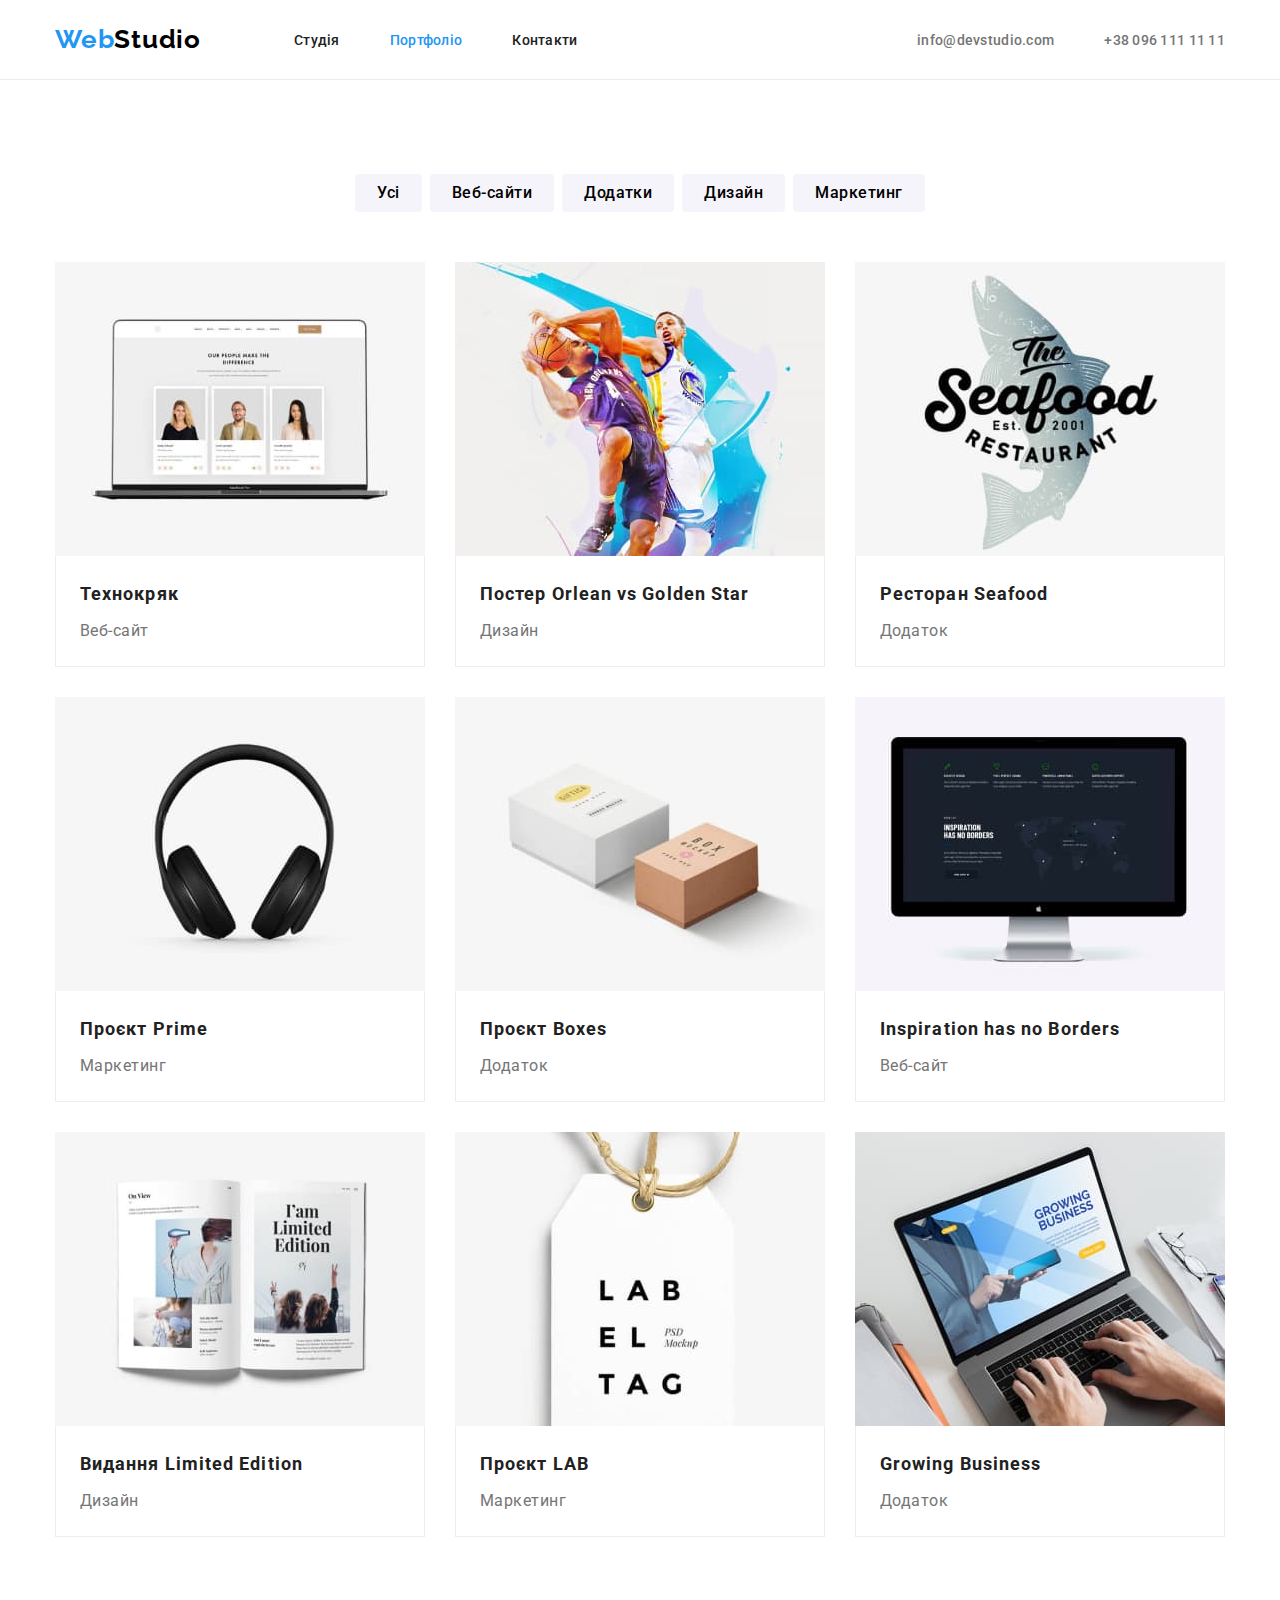
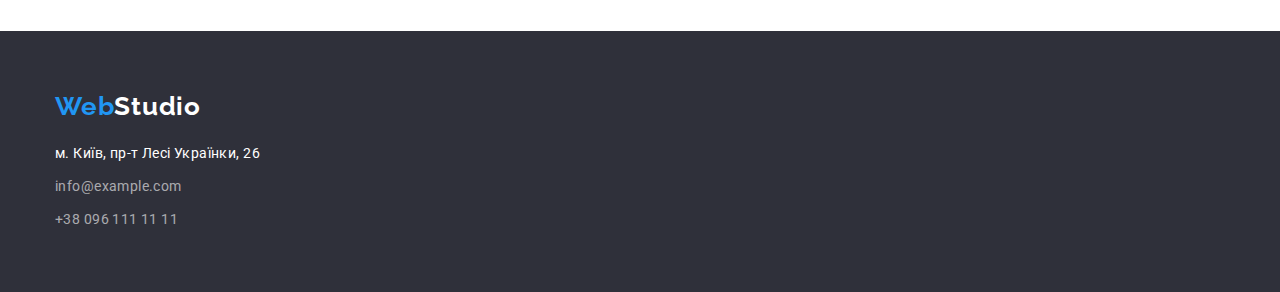
==== portfolio.html @ 0bb7ec4d "Adds HW-3" ====
<!DOCTYPE html>
<html lang="uk">
<head>
    <meta charset="UTF-8">
    <meta http-equiv="X-UA-Compatible" content="IE=edge">
    <meta name="viewport" content="width=device-width, initial-scale=1.0">
    <title>Портфоліо</title>
    <link rel="preconnect" href="https://fonts.googleapis.com">
    <link rel="preconnect" href="https://fonts.gstatic.com" crossorigin>
    <link
        href="https://fonts.googleapis.com/css2?family=Oleo+Script&family=Raleway:wght@700&family=Roboto:wght@400;500;700;900&display=swap"
        rel="stylesheet">
    <link rel="stylesheet" href="https://cdnjs.cloudflare.com/ajax/libs/modern-normalize/1.1.0/modern-normalize.min.css"
        integrity="sha512-wpPYUAdjBVSE4KJnH1VR1HeZfpl1ub8YT/NKx4PuQ5NmX2tKuGu6U/JRp5y+Y8XG2tV+wKQpNHVUX03MfMFn9Q=="
        crossorigin="anonymous" referrerpolicy="no-referrer">
    <link rel="stylesheet" href="./css/styles.css">
</head>
<body>
    
    <!-- Шапка сайту -->
    <header class="header">
        <div class="container">
            <nav class="nav">
                <a href="#" class="logo-header link"><span>Web</span>Studio</a>
                <ul class="list">
                    <li class="list-item">
                        <a href="./index.html" class="nav-item link">Студія</a>
                    </li>
                    <li class="list-item">
                        <a href="/" class="nav-item active link">Портфоліо</a>
                    </li>
                    <li class="list-item">
                        <a href="#" class="nav-item link">Контакти</a>
                    </li>
                </ul>
            </nav>
            <ul class="list">
                <li class="list-item">
                    <a href="mailto:info@devstudio.com" class="address-header link">info@devstudio.com</a>
                </li>
                <li class="list-item">
                    <a href="tel:+380961111111" class="address-header link">+38 096 111 11 11</a>
                </li>
            </ul>
        </div>
    </header>
        
    <!-- Головний контент сторінки -->
    <main>        
        <section class="portfolio section">
            <div class="container">
                <h1 class="visually-hidden">Проєкти</h1>
                <ul class="list buttons">
                    <li class="list-item">
                        <button type="button" class="portfolio-button">Усі</button>
                    </li>
                    <li class="list-item">
                        <button type="button" class="portfolio-button">Веб-сайти</button>
                    </li>
                    <li class="list-item">
                        <button type="button" class="portfolio-button">Додатки</button>
                    </li>
                    <li class="list-item">
                        <button type="button" class="portfolio-button">Дизайн</button>
                    </li>
                    <li class="list-item">
                        <button type="button" class="portfolio-button">Маркетинг</button>
                    </li>
                </ul>
                <ul class="projects list">
                    <li class="project">
                        <a href="#">
                            <img src="./images/portfolio1.jpg" alt="Головна сторінка веб-сайту компанії Технокряк" width="370">
                        </a>
                        <div class="project-description">
                            <h2 class="project-title">Технокряк</h2>
                            <p class="project-text">Веб-сайт</p>
                        </div>                        
                    </li>
                    <li class="project">
                        <a href="#">
                            <img src="./images/portfolio2.jpg" alt="Дизайн постеру з волейболу" width="370">
                        </a>
                        <div class="project-description">
                            <h2 class="project-title">Постер <span lang="en">Orlean vs Golden Star</span></h2>
                            <p class="project-text">Дизайн</p>
                        </div>                        
                    </li>
                    <li class="project">
                        <a href="#">
                            <img src="./images/portfolio3.jpg" alt="Додаток ресторану морепродуктів" width="370">
                        </a>
                        <div class="project-description">
                            <h2 class="project-title">Ресторан <span lang="en">Seafood</span></h2>
                            <p class="project-text">Додаток</p>
                        </div>                        
                    </li>
                    <li class="project">
                        <a href="#">
                            <img src="./images/portfolio4.jpg" alt="Навушники" width="370">
                        </a>
                        <div class="project-description">
                            <h2 class="project-title">Проєкт <span lang="en">Prime</span></h2>
                            <p class="project-text">Маркетинг</p>
                        </div>                        
                    </li>
                    <li class="project">
                        <a href="#">
                            <img src="./images/portfolio5.jpg" alt="Коробки" width="370">
                        </a>
                        <div class="project-description">
                            <h2 class="project-title">Проєкт <span lang="en">Boxes</span></h2>
                            <p class="project-text">Додаток</p>
                        </div>                        
                    </li>
                    <li class="project">
                        <a href="#">
                            <img src="./images/portfolio6.jpg" alt="Головна сторінка веб-сайту швейцарської компанії"
                                width="370">
                        </a>
                        <div class="project-description">
                            <h2 class="project-title" lang="en">Inspiration has no Borders</h2>
                            <p class="project-text">Веб-сайт</p>
                        </div>                        
                    </li>
                    <li class="project">
                        <a href="#">
                            <img src="./images/portfolio7.jpg" alt="Дизайн розвороту сторінок лімітованого видання" width="370">
                        </a>
                        <div class="project-description">
                            <h2 class="project-title">Видання <span lang="en">Limited Edition</span></h2>
                            <p class="project-text">Дизайн</p>
                        </div>                        
                    </li>
                    <li class="project">
                        <a href="#">
                            <img src="./images/portfolio8.jpg" alt="Рекламний постер компанії LAB" width="370">
                        </a>
                        <div class="project-description">
                            <h2 class="project-title">Проєкт <span lang="en">LAB</span></h2>
                            <p class="project-text">Маркетинг</p>
                        </div>                        
                    </li>
                    <li class="project">
                        <a href="#">
                            <img src="./images/portfolio9.jpg" alt="Головна сторінка додатку для бізнесу" width="370">
                        </a>
                        <div class="project-description">
                            <h2 class="project-title" lang="en">Growing Business</h2>
                            <p class="project-text">Додаток</p>
                        </div>                        
                    </li>
                </ul>
            </div>
        </section>
    </main>
        
    <!-- Підвал сторінки -->
    <footer class="footer">
        <div class="container">
            <a href="#" class="logo-footer link"><span>Web</span>Studio</a>
            <address class="address">
                <ul class="list">
                    <li class="list-footer">
                        <a href="https://goo.gl/maps/SeXWdGzoHRJxyxAJA" class="map-footer link" target="_blank"
                            rel="noopener noreferrer">м. Київ, пр-т Лесі Українки, 26</a>
                    </li>
                    <li class="list-footer">
                        <a href="mailto:info@example.com" class="address-footer link">info@example.com</a>
                    </li>
                    <li class="list-footer">
                        <a href="tel:+380961111111" class="address-footer link">+38 096 111 11 11</a>
                    </li>
                </ul>
            </address>
        </div>
    </footer>
             
</body>
</html>
---- css/styles.css ----
html {
   box-sizing: border-box;
}
*,
*::before,
*::after {
   box-sizing: inherit;
}
:root {
   --title-dark-color: #212121;
   --text-dark-color: #757575;
   --background-dark-color: #2F303A;
   --black-color: #000000;
   --accent-color: #2196F3;
   --white-color: #FFFFFF;
   --text-light-color: rgba(255, 255, 255, 0.6);
   --background-light-color: #F5F5F5;
   --background-gray-color: #F5F4FA;
   --button-active-color: #188CE8;
   --border-portfolio-color: #EEEEEE;
   --border-header-color: #ECECEC;
}
body {
   margin: 0;
   font-family: 'Roboto', sans-serif;
   color: var(--title-dark-color);
}
.hero-button,
.portfolio-button {
   cursor: pointer;
   font-family: inherit;
}
.link {
   text-decoration: none;
}
.list {
   list-style: none;
   padding: 0;
   margin: 0;
}
img {
   display: block;
   max-width: 100%;
}
h1,
h2,
h3,
h4,
h5,
h6,
p {
   margin: 0;
}
.visually-hidden {
    position: absolute;
    white-space: nowrap;
    width: 1px;
    height: 1px;
    overflow: hidden;
    border: 0;
    padding: 0;
    clip: rect(0 0 0 0);
    clip-path: inset(50%);
    margin: -1px;
 }
 .logo-header,
 .logo-footer {
    font-family: 'Raleway', sans-serif;
    font-weight: 700;
    font-size: 26px;
    line-height: 1.19;
    letter-spacing: 0.03em;
 }
 .container {
    width: 1200px;
    margin: 0 auto;
    padding-left: 15px;
    padding-right: 15px;
 }
 .section {
    padding-top: 94px;
    padding-bottom: 94px;
 }
 .section.no-padding {   
    padding-bottom: 0;
 }

/* Шапка сайту */
.header {
   border-bottom: 1px solid var(--border-header-color);

   background-color: var(--white-color); 
}
.header .container {
   display: flex;
   justify-content: space-between;
   padding-top: 24px;
   padding-bottom: 24px;  
}
.nav,
.header .list {
   display: flex;
   align-items: center;
   /* text-align: center; */
}
.logo-header {
   margin-right: 93px;
   
   color: var(--black-color);   
}
.header .list-item:not(:first-child) {
   margin-left: 50px;
}
.nav-item,
.address-header {   
   font-weight: 500;
   font-size: 14px;
   line-height: 1.14;
   letter-spacing: 0.02em;   
}
.nav-item {
   color: var(--title-dark-color);
}
.address-header {
   color: var(--text-dark-color);
}
.active,
.nav-item:hover,
.nav-item:focus,
.address-header:hover,
.address-header:focus,
.logo-header > span {
   color: var(--accent-color);
}

/* Герой */
.hero {
   text-align: center;
   padding-top: 200px;
   padding-bottom: 200px;
   
   background-color: var(--background-dark-color);
}
.hero-title {
   max-width: 696px;
   margin: 0 auto 30px;

   color: var(--white-color); 

   font-weight: 900;
   font-size: 44px;
   line-height: 1.36;   
   letter-spacing: 0.06em;
   text-transform: uppercase;     
}
.hero-button {
   border-radius: 4px;
   padding: 10px 32px;

   color: var(--white-color);
   background-color: var(--accent-color); 

   font-weight: 700;
   font-size: 16px;
   line-height: 1.88;    
   letter-spacing: 0.06em;   
}
.hero-button:hover,
.hero-button:focus {
   background-color: var(--button-active-color);
}

/* Особливості */
.characteristics .list {
   display: flex;
}
.characteristics .list-item:not(:last-child) {
   margin-right: 30px;
}
.characteristic-title {
   margin-bottom: 10px;

   font-weight: 700;
   font-size: 14px;
   line-height: 1.14;
   letter-spacing: 0.03em;
   text-transform: uppercase;   
}
.characteristic-text {
   color: var(--text-dark-color);

   font-size: 14px;
   line-height: 1.71;   
   letter-spacing: 0.03em;  
}

/* Чим ми займаємося */
.works-title {
   margin-bottom: 50px;
   text-align: center; 

   font-weight: 700;
   font-size: 36px;
   line-height: 1.17;   
   letter-spacing: 0.03em;   
}
.works .list {
   display: flex;
}
.works .list-item:not(:last-child) {
   margin-right: 30px;
}

/* Наша команда */
.team {
   background-color: var(--background-gray-color);
}
.team .container {
   padding-top: 94px;
   padding-bottom: 94px; 
   text-align: center;
}
.team .list {
   display: flex;
}
.team-title { 
   margin-bottom: 50px;
  
   font-weight: 700;
   font-size: 36px;
   line-height: 1.17;   
   letter-spacing: 0.03em;   
}
.card {
   background-color: var(--white-color);

   font-size: 16px;
   line-height: 1.19;  
   letter-spacing: 0.03em;
   
   border-radius: 0px 0px 4px 4px;
   box-shadow: 0px 1px 3px rgba(0, 0, 0, 0.12), 0px 1px 1px rgba(0, 0, 0, 0.14), 0px 2px 1px rgba(0, 0, 0, 0.2);
}
.card:not(:last-child) {
   margin-right: 30px;
}
.card-description {
   padding-top: 30px;
   padding-bottom: 30px;
}
.card-title {
   font-weight: 500;
}
.card-text {
   margin-top: 10px;

   color: var(--text-dark-color);    
}

/* Підвал сторінки */
.footer {
   padding-top: 60px;
   padding-bottom: 60px;

   background-color: var(--background-dark-color);   
}
.logo-footer {
   color: var(--white-color); 
} 
.map-footer,
.address-footer {   
   font-style: normal;  
   font-size: 14px;
   line-height: 1.71;   
   letter-spacing: 0.03em;
}
.map-footer {
   color: var(--white-color);
}
.address-footer {   
   color: var(--text-light-color);   
}
.map-footer:hover,
.map-footer:focus,
.address-footer:hover,
.address-footer:focus,
.logo-footer > span {
   color: var(--accent-color);
}
.address {
   margin-top: 20px;
}
.list-footer:not(:last-child) {
   margin-bottom: 9px;
}

/* Портфоліо */
.buttons {
   display: flex;
   justify-content: center;
   margin-bottom: 50px;
}
.buttons .list-item:not(:last-child) {
   margin-right: 8px;
}
.portfolio-button {
   padding: 6px 22px;
   text-align: center;
   border: none;
   border-radius: 4px;

   background-color: var(--background-gray-color);

   font-weight: 500;
   font-size: 16px;
   line-height: 1.62;   
   letter-spacing: 0.03em;  
}
.portfolio-button:hover,
.portfolio-button:focus {
   box-shadow: 0px 3px 1px rgba(0, 0, 0, 0.1), 0px 1px 2px rgba(0, 0, 0, 0.08), 0px 2px 2px rgba(0, 0, 0, 0.12);
   
   background-color: var(--accent-color);
   color: var(--white-color);   
}
.projects {
   display: flex;
   flex-wrap: wrap;
   gap: 30px; 

   /* display: grid;
   grid-template-columns: repeat(3, 1fr);
   grid-template-rows: repeat(3, 1fr);
   grid-column-gap: 30px;
   grid-row-gap: 30px; */
}
.project {
   flex-basis: calc((100% - 60px) / 3);   

   background-color: var(--white-color);    
}
.project img {
   width: 100%;
}
.project-description {
   padding: 20px 24px;
   border-right: 1px solid var(--border-portfolio-color);
   border-left: 1px solid var(--border-portfolio-color);
   border-bottom: 1px solid var(--border-portfolio-color);
}
.project-title {  
   font-weight: 700;
   font-size: 18px;
   line-height: 2.0;  
   letter-spacing: 0.06em;
}
.project-text {
   margin-top: 4px;

   color: var(--text-dark-color);   
   font-size: 16px;
   line-height: 1.88;  
   letter-spacing: 0.03em;     
}
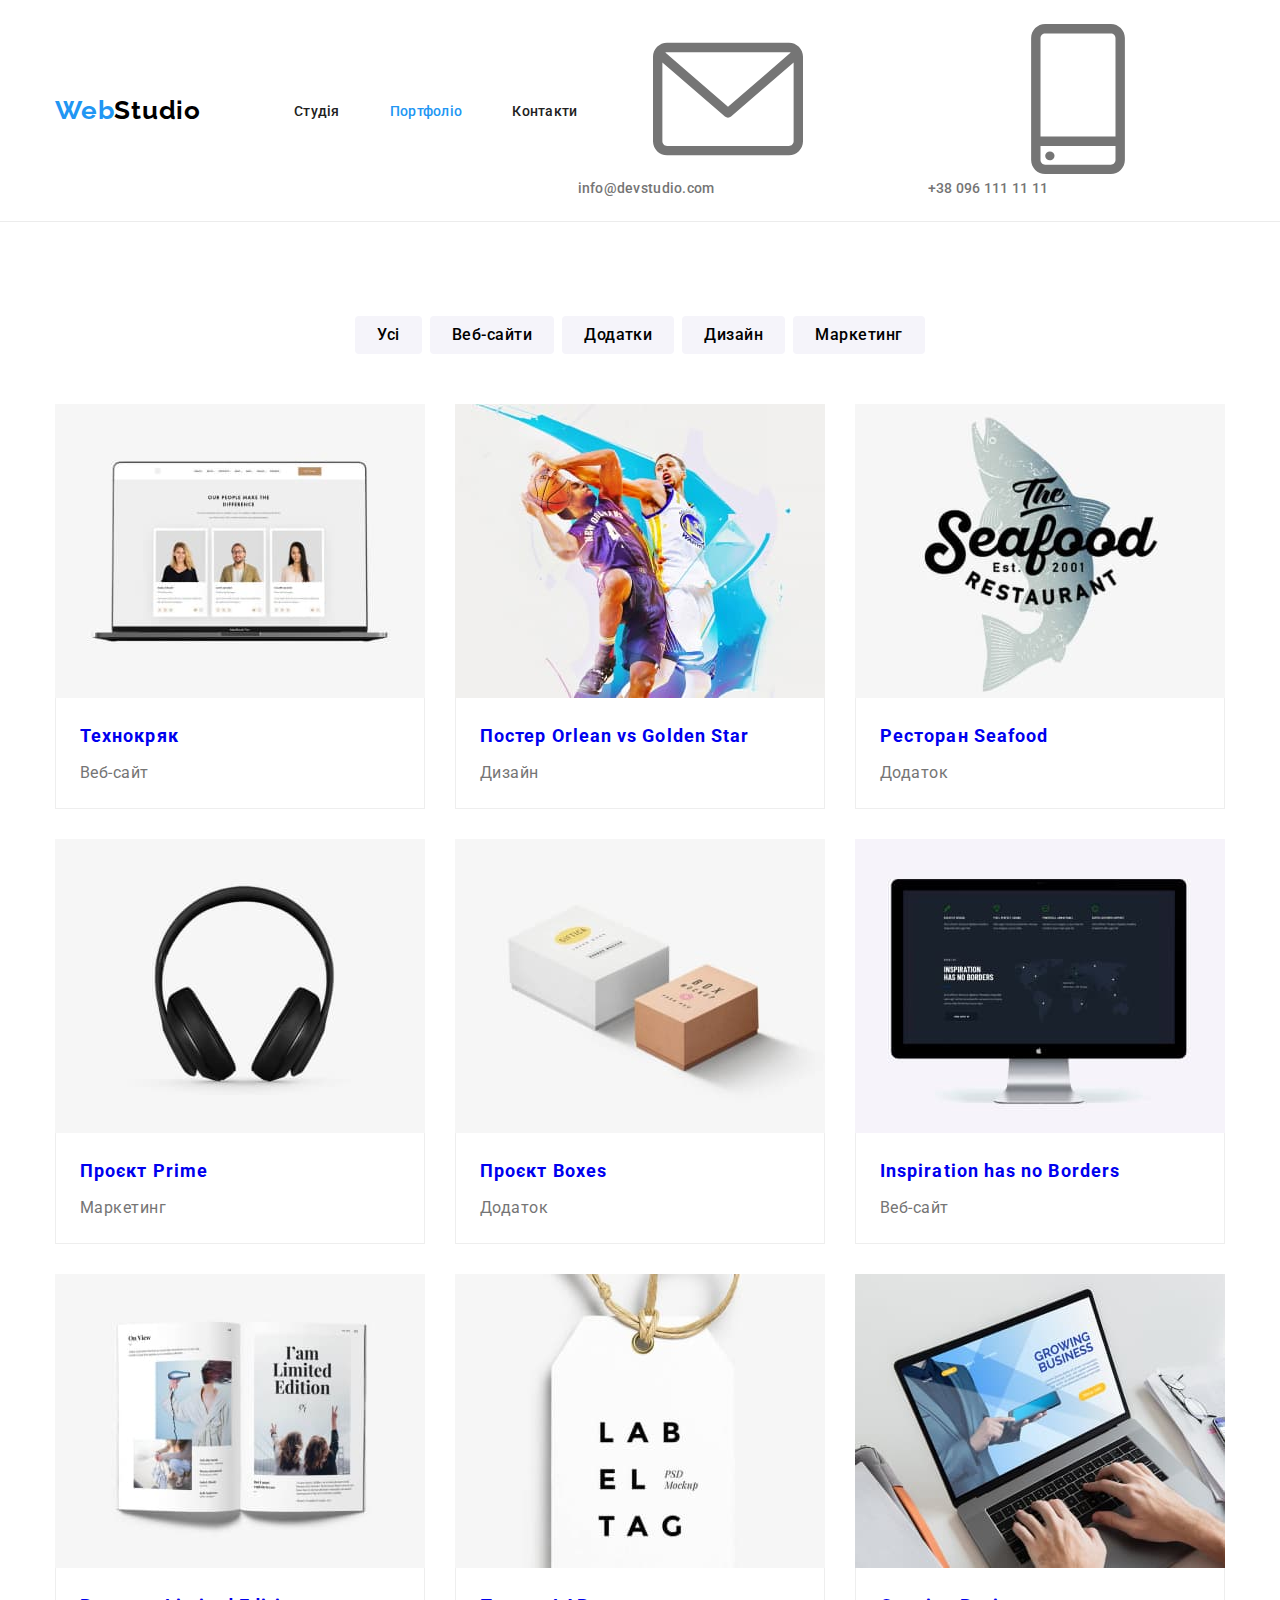
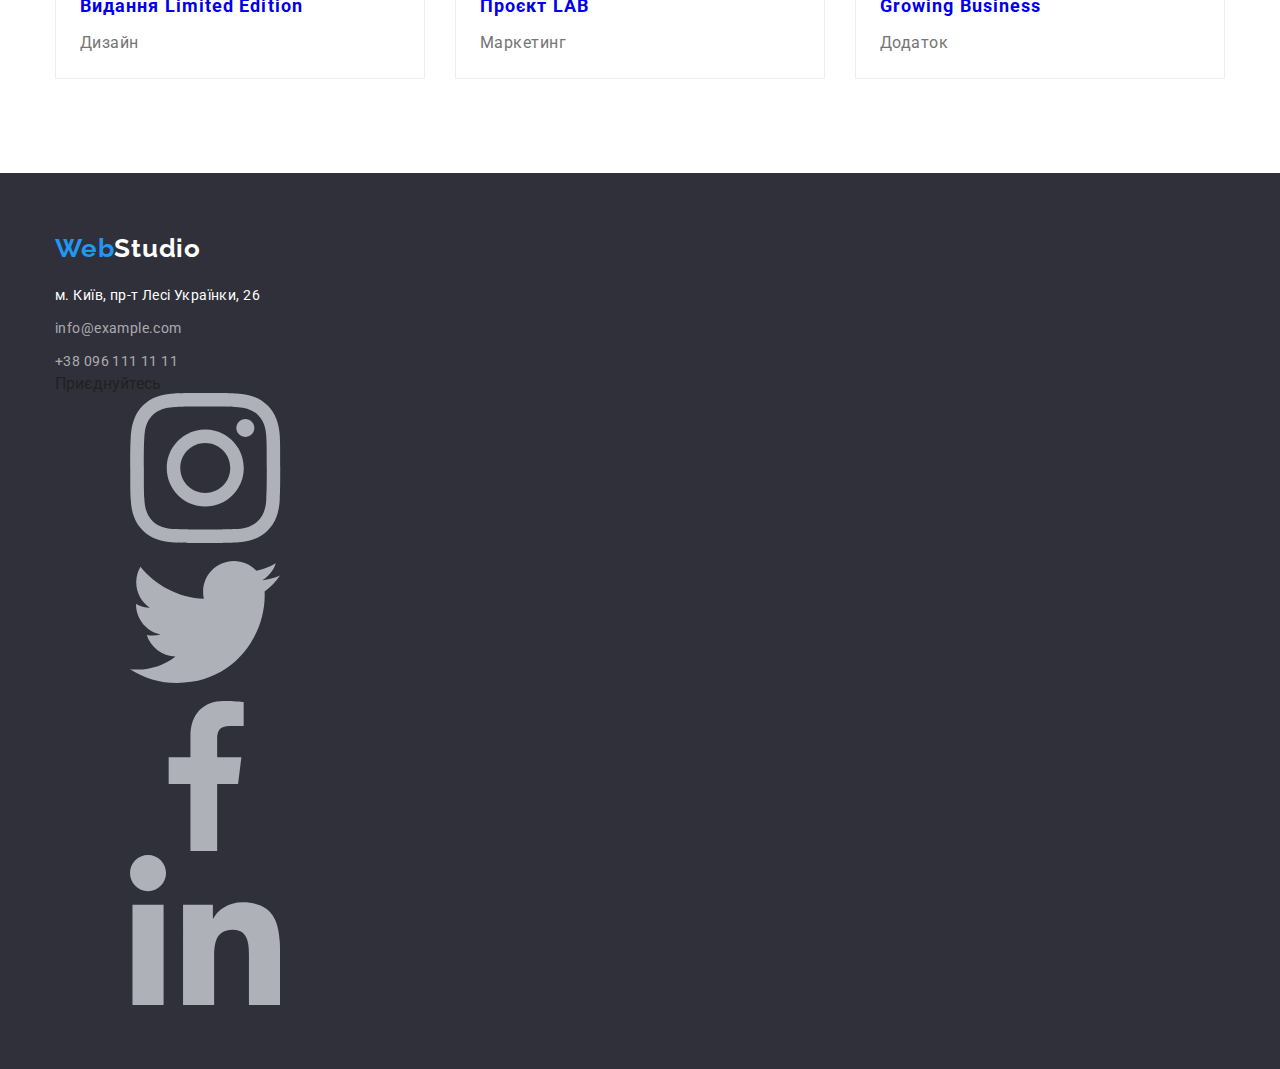
==== commit c812d7a1: "Adds svg to proekt" ====
--- a/portfolio.html
+++ b/portfolio.html
@@ -36,10 +36,20 @@
             </nav>
             <ul class="list">
                 <li class="list-item">
-                    <a href="mailto:info@devstudio.com" class="address-header link">info@devstudio.com</a>
+                    <a href="mailto:info@devstudio.com" class="address-header link">
+                        <svg class="envelope">
+                            <use href="./images/icons.svg#icon-envelope"></use>
+                        </svg>
+                        info@devstudio.com
+                    </a>
                 </li>
                 <li class="list-item">
-                    <a href="tel:+380961111111" class="address-header link">+38 096 111 11 11</a>
+                    <a href="tel:+380961111111" class="address-header link">
+                        <svg class="smartphone">
+                            <use href="./images/icons.svg#icon-smartphone"></use>
+                        </svg>
+                        +38 096 111 11 11
+                    </a>
                 </li>
             </ul>
         </div>
@@ -69,86 +79,86 @@
                 </ul>
                 <ul class="projects list">
                     <li class="project">
-                        <a href="#">
+                        <a href="#" class="link">
                             <img src="./images/portfolio1.jpg" alt="Головна сторінка веб-сайту компанії Технокряк" width="370">
-                        </a>
-                        <div class="project-description">
-                            <h2 class="project-title">Технокряк</h2>
-                            <p class="project-text">Веб-сайт</p>
-                        </div>                        
-                    </li>
-                    <li class="project">
-                        <a href="#">
+                            <div class="project-description">
+                                <h2 class="project-title">Технокряк</h2>
+                                <p class="project-text">Веб-сайт</p>
+                            </div>
+                        </a>                                                
+                    </li>
+                    <li class="project">
+                        <a href="#" class="link">
                             <img src="./images/portfolio2.jpg" alt="Дизайн постеру з волейболу" width="370">
-                        </a>
-                        <div class="project-description">
-                            <h2 class="project-title">Постер <span lang="en">Orlean vs Golden Star</span></h2>
-                            <p class="project-text">Дизайн</p>
-                        </div>                        
-                    </li>
-                    <li class="project">
-                        <a href="#">
+                            <div class="project-description">
+                                <h2 class="project-title">Постер <span lang="en">Orlean vs Golden Star</span></h2>
+                                <p class="project-text">Дизайн</p>
+                            </div>
+                        </a>                                                
+                    </li>
+                    <li class="project">
+                        <a href="#" class="link">
                             <img src="./images/portfolio3.jpg" alt="Додаток ресторану морепродуктів" width="370">
-                        </a>
-                        <div class="project-description">
-                            <h2 class="project-title">Ресторан <span lang="en">Seafood</span></h2>
-                            <p class="project-text">Додаток</p>
-                        </div>                        
-                    </li>
-                    <li class="project">
-                        <a href="#">
+                            <div class="project-description">
+                                <h2 class="project-title">Ресторан <span lang="en">Seafood</span></h2>
+                                <p class="project-text">Додаток</p>
+                            </div>
+                        </a>                                              
+                    </li>
+                    <li class="project">
+                        <a href="#" class="link">
                             <img src="./images/portfolio4.jpg" alt="Навушники" width="370">
-                        </a>
-                        <div class="project-description">
-                            <h2 class="project-title">Проєкт <span lang="en">Prime</span></h2>
-                            <p class="project-text">Маркетинг</p>
-                        </div>                        
-                    </li>
-                    <li class="project">
-                        <a href="#">
+                            <div class="project-description">
+                                <h2 class="project-title">Проєкт <span lang="en">Prime</span></h2>
+                                <p class="project-text">Маркетинг</p>
+                            </div>
+                        </a>                                               
+                    </li>
+                    <li class="project">
+                        <a href="#" class="link">
                             <img src="./images/portfolio5.jpg" alt="Коробки" width="370">
-                        </a>
                         <div class="project-description">
                             <h2 class="project-title">Проєкт <span lang="en">Boxes</span></h2>
                             <p class="project-text">Додаток</p>
-                        </div>                        
-                    </li>
-                    <li class="project">
-                        <a href="#">
+                        </div>
+                        </a>                                              
+                    </li>
+                    <li class="project">
+                        <a href="#" class="link">
                             <img src="./images/portfolio6.jpg" alt="Головна сторінка веб-сайту швейцарської компанії"
                                 width="370">
-                        </a>
-                        <div class="project-description">
-                            <h2 class="project-title" lang="en">Inspiration has no Borders</h2>
-                            <p class="project-text">Веб-сайт</p>
-                        </div>                        
-                    </li>
-                    <li class="project">
-                        <a href="#">
+                            <div class="project-description">
+                                <h2 class="project-title" lang="en">Inspiration has no Borders</h2>
+                                <p class="project-text">Веб-сайт</p>
+                            </div>
+                        </a>                                             
+                    </li>
+                    <li class="project">
+                        <a href="#" class="link">
                             <img src="./images/portfolio7.jpg" alt="Дизайн розвороту сторінок лімітованого видання" width="370">
-                        </a>
-                        <div class="project-description">
-                            <h2 class="project-title">Видання <span lang="en">Limited Edition</span></h2>
-                            <p class="project-text">Дизайн</p>
-                        </div>                        
-                    </li>
-                    <li class="project">
-                        <a href="#">
+                            <div class="project-description">
+                                <h2 class="project-title">Видання <span lang="en">Limited Edition</span></h2>
+                                <p class="project-text">Дизайн</p>
+                            </div>
+                        </a>                                               
+                    </li>
+                    <li class="project">
+                        <a href="#" class="link">
                             <img src="./images/portfolio8.jpg" alt="Рекламний постер компанії LAB" width="370">
-                        </a>
-                        <div class="project-description">
-                            <h2 class="project-title">Проєкт <span lang="en">LAB</span></h2>
-                            <p class="project-text">Маркетинг</p>
-                        </div>                        
-                    </li>
-                    <li class="project">
-                        <a href="#">
+                            <div class="project-description">
+                                <h2 class="project-title">Проєкт <span lang="en">LAB</span></h2>
+                                <p class="project-text">Маркетинг</p>
+                            </div>
+                        </a>                                               
+                    </li>
+                    <li class="project">
+                        <a href="#" class="link">
                             <img src="./images/portfolio9.jpg" alt="Головна сторінка додатку для бізнесу" width="370">
-                        </a>
-                        <div class="project-description">
-                            <h2 class="project-title" lang="en">Growing Business</h2>
-                            <p class="project-text">Додаток</p>
-                        </div>                        
+                            <div class="project-description">
+                                <h2 class="project-title" lang="en">Growing Business</h2>
+                                <p class="project-text">Додаток</p>
+                            </div>
+                        </a>                                               
                     </li>
                 </ul>
             </div>
@@ -158,21 +168,56 @@
     <!-- Підвал сторінки -->
     <footer class="footer">
         <div class="container">
-            <a href="#" class="logo-footer link"><span>Web</span>Studio</a>
-            <address class="address">
-                <ul class="list">
-                    <li class="list-footer">
-                        <a href="https://goo.gl/maps/SeXWdGzoHRJxyxAJA" class="map-footer link" target="_blank"
-                            rel="noopener noreferrer">м. Київ, пр-т Лесі Українки, 26</a>
-                    </li>
-                    <li class="list-footer">
-                        <a href="mailto:info@example.com" class="address-footer link">info@example.com</a>
-                    </li>
-                    <li class="list-footer">
-                        <a href="tel:+380961111111" class="address-footer link">+38 096 111 11 11</a>
-                    </li>
-                </ul>
-            </address>
+            <div class="primary-footer">
+                <a href="#" class="logo-footer link"><span>Web</span>Studio</a>
+                <address class="address">
+                    <ul class="list">
+                        <li class="list-footer">
+                            <a href="https://goo.gl/maps/SeXWdGzoHRJxyxAJA" class="map-footer link" target="_blank"
+                                rel="noopener noreferrer">м. Київ, пр-т Лесі Українки, 26</a>
+                        </li>
+                        <li class="list-footer">
+                            <a href="mailto:info@example.com" class="address-footer link">info@example.com</a>
+                        </li>
+                        <li class="list-footer">
+                            <a href="tel:+380961111111" class="address-footer link">+38 096 111 11 11</a>
+                        </li>
+                    </ul>
+                </address>
+            </div>
+            <div class="secondary-footer">
+                <p class="secondary-footer-text">Приєднуйтесь</p>
+                <ul class="list">                    
+                    <li class="list-item">
+                        <a href="#">
+                            <svg class="instagram">
+                                <use href="./images/icons.svg#icon-instagram"></use>
+                            </svg>
+                        </a>
+                    </li>                    
+                    <li class="list-item">
+                        <a href="#">
+                        <svg class="twitter">
+                            <use href="./images/icons.svg#icon-twitter"></use>
+                        </svg>
+                        </a>
+                    </li>                    
+                    <li class="list-item">
+                        <a href="#">
+                            <svg class="facebook">
+                                <use href="./images/icons.svg#icon-facebook"></use>
+                            </svg>
+                        </a>
+                    </li>                    
+                    <li class="list-item">
+                        <a href="">
+                            <svg class="linkedin">
+                                <use href="./images/icons.svg#icon-linkedin"></use>
+                            </svg>
+                        </a>
+                    </li>                    
+                </ul>
+            </div>            
         </div>
     </footer>
              
--- a/css/styles.css
+++ b/css/styles.css
@@ -19,6 +19,9 @@
    --button-active-color: #188CE8;
    --border-portfolio-color: #EEEEEE;
    --border-header-color: #ECECEC;
+   --icon-color: #AFB1B8;
+   --overlay-color: rgba(47, 48, 58, 0.4);
+   --background-hero-color: #C4C4C4;
 }
 body {
    margin: 0;
@@ -138,8 +141,14 @@
    text-align: center;
    padding-top: 200px;
    padding-bottom: 200px;
-   
-   background-color: var(--background-dark-color);
+   box-shadow: 0px 4px 4px rgba(0, 0, 0, 0.25);   
+      
+   background: 
+      linear-gradient(var(--overlay-color), var(--overlay-color)), 
+      url('../images/hero.jpg');
+   background-position: center;
+   background-repeat: no-repeat; 
+   background-color: var(--background-hero-color);
 }
 .hero-title {
    max-width: 696px;
@@ -156,6 +165,7 @@
 .hero-button {
    border-radius: 4px;
    padding: 10px 32px;
+   border: none;
 
    color: var(--white-color);
    background-color: var(--accent-color); 
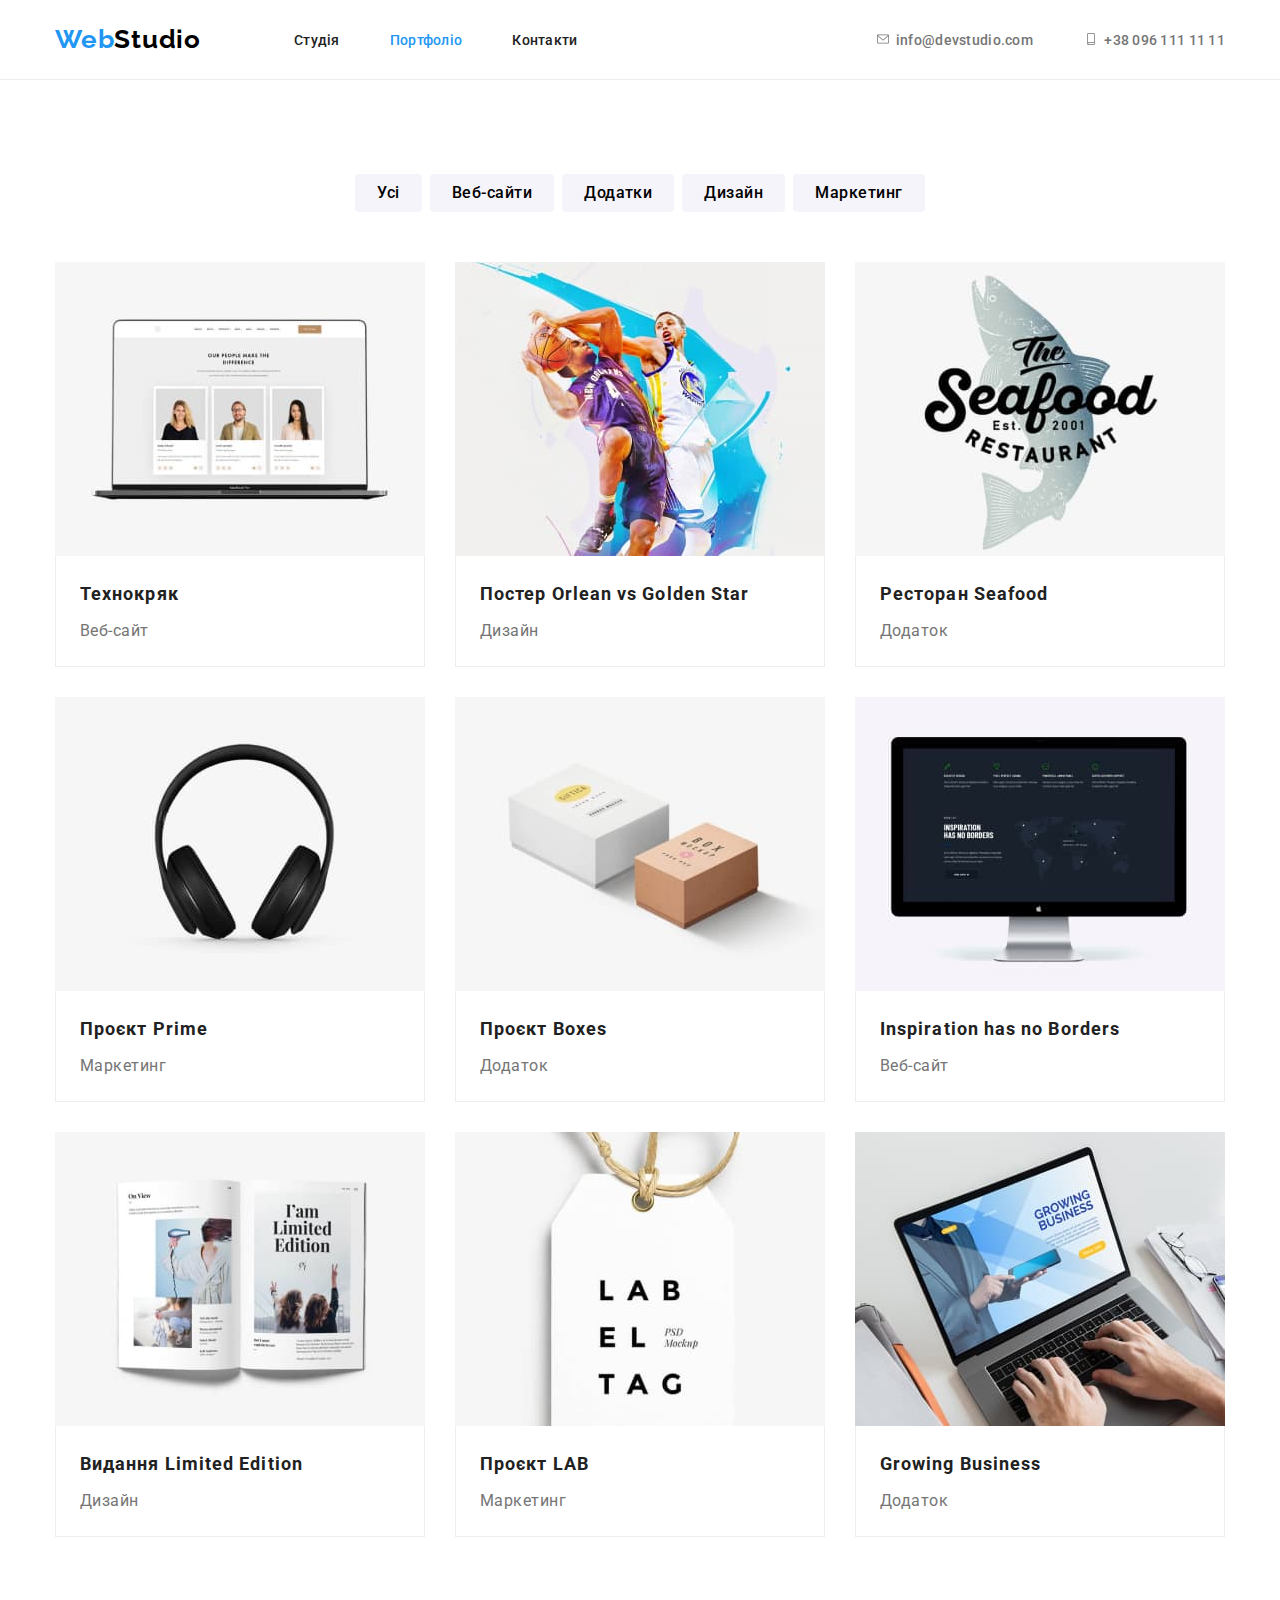
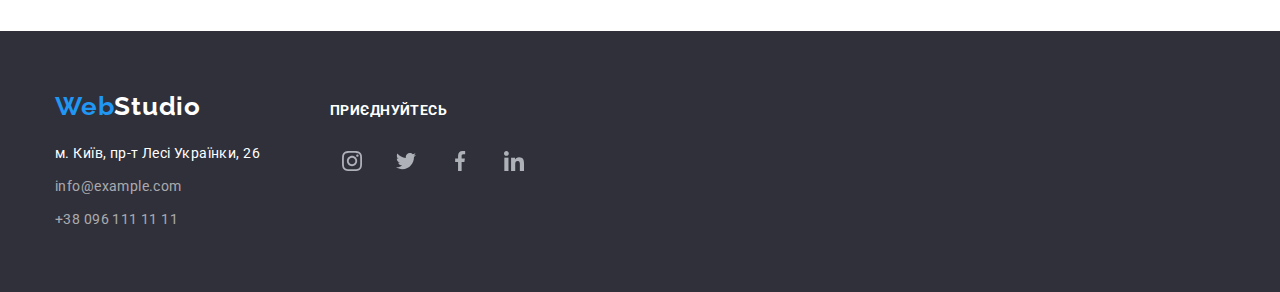
==== commit d4c58f82: "Adds class="link"" ====
--- a/portfolio.html
+++ b/portfolio.html
@@ -189,28 +189,28 @@
                 <p class="secondary-footer-text">Приєднуйтесь</p>
                 <ul class="list">                    
                     <li class="list-item">
-                        <a href="#">
+                        <a href="#" class="link">
                             <svg class="instagram">
                                 <use href="./images/icons.svg#icon-instagram"></use>
                             </svg>
                         </a>
                     </li>                    
                     <li class="list-item">
-                        <a href="#">
+                        <a href="#" class="link">
                         <svg class="twitter">
                             <use href="./images/icons.svg#icon-twitter"></use>
                         </svg>
                         </a>
                     </li>                    
                     <li class="list-item">
-                        <a href="#">
+                        <a href="#" class="link">
                             <svg class="facebook">
                                 <use href="./images/icons.svg#icon-facebook"></use>
                             </svg>
                         </a>
                     </li>                    
                     <li class="list-item">
-                        <a href="">
+                        <a href="" class="link">
                             <svg class="linkedin">
                                 <use href="./images/icons.svg#icon-linkedin"></use>
                             </svg>
--- a/css/styles.css
+++ b/css/styles.css
@@ -22,6 +22,7 @@
    --icon-color: #AFB1B8;
    --overlay-color: rgba(47, 48, 58, 0.4);
    --background-hero-color: #C4C4C4;
+   --icon-footer: rgba(255, 255, 255, 0.1)
 }
 body {
    margin: 0;
@@ -135,6 +136,12 @@
 .logo-header > span {
    color: var(--accent-color);
 }
+.envelope,
+.smartphone {
+   width: 16px;
+   height: 12px;
+   margin-right: 2px;
+}
 
 /* Герой */
 .hero {
@@ -143,7 +150,7 @@
    padding-bottom: 200px;
    box-shadow: 0px 4px 4px rgba(0, 0, 0, 0.25);   
       
-   background: 
+   background-image: 
       linear-gradient(var(--overlay-color), var(--overlay-color)), 
       url('../images/hero.jpg');
    background-position: center;
@@ -203,6 +210,16 @@
    line-height: 1.71;   
    letter-spacing: 0.03em;  
 }
+.antenna,
+.clock,
+.diagram,
+.astronaut {
+   background-color: var(--background-gray-color);
+   width: 270px;
+   height: 120px;
+   padding: 25px 100px;
+   margin-bottom: 30px;
+}
 
 /* Чим ми займаємося */
 .works-title {
@@ -224,10 +241,6 @@
 /* Наша команда */
 .team {
    background-color: var(--background-gray-color);
-}
-.team .container {
-   padding-top: 94px;
-   padding-bottom: 94px; 
    text-align: center;
 }
 .team .list {
@@ -255,19 +268,69 @@
    margin-right: 30px;
 }
 .card-description {
-   padding-top: 30px;
-   padding-bottom: 30px;
+   padding: 30px 32px;  
 }
 .card-title {
+   margin-bottom: 10px;
+
    font-weight: 500;
 }
 .card-text {
-   margin-top: 10px;
+   margin-bottom: 16px;
 
    color: var(--text-dark-color);    
 }
+.card .list {
+   display: flex;
+}
+.card .list-item {  
+   border-radius: 50%;
+}
+.card .list-item:not(:last-child) {
+   margin-right: 10px;
+}
+.instagram,
+.twitter,
+.facebook,
+.linkedin {
+   width: 44px;
+   height: 44px;
+   padding: 12px;
+}
+
+/* Постійні клієнти */
+.clients-title {
+   margin-bottom: 50px;
+
+   font-weight: 700;
+   font-size: 36px;
+   line-height: 1.17;
+   text-align: center;
+   letter-spacing: 0.03em;
+}
+.clients .list {
+   display: flex;
+}
+.clients .list-item:not(:last-child) {
+   margin-right: 30px;
+}
+.logo1,
+.logo2,
+.logo3,
+.logo4,
+.logo5,
+.logo6 {
+   width: 170px;
+   height: 92px;
+   padding: 16px 32px;
+   border: 1px solid var(--icon-color);
+   border-radius: 4%;
+}
 
 /* Підвал сторінки */
+.footer .container {
+   display: flex;   
+}
 .footer {
    padding-top: 60px;
    padding-bottom: 60px;
@@ -303,6 +366,26 @@
 .list-footer:not(:last-child) {
    margin-bottom: 9px;
 }
+.secondary-footer {
+   margin-left: 70px;
+   padding-top: 12px;   
+}
+.secondary-footer-text {
+   margin-bottom: 20px;
+
+   color: var(--white-color);
+   font-weight: 700;
+   font-size: 14px;
+   line-height: 1.14;
+   letter-spacing: 0.03em;
+   text-transform: uppercase;
+}
+.secondary-footer .list {
+   display: flex;
+}
+.secondary-footer .list-item:not(:last-child) {
+   margin-right: 10px;
+}
 
 /* Портфоліо */
 .buttons {
@@ -363,6 +446,8 @@
    font-size: 18px;
    line-height: 2.0;  
    letter-spacing: 0.06em;
+
+   color: var(--title-dark-color);
 }
 .project-text {
    margin-top: 4px;
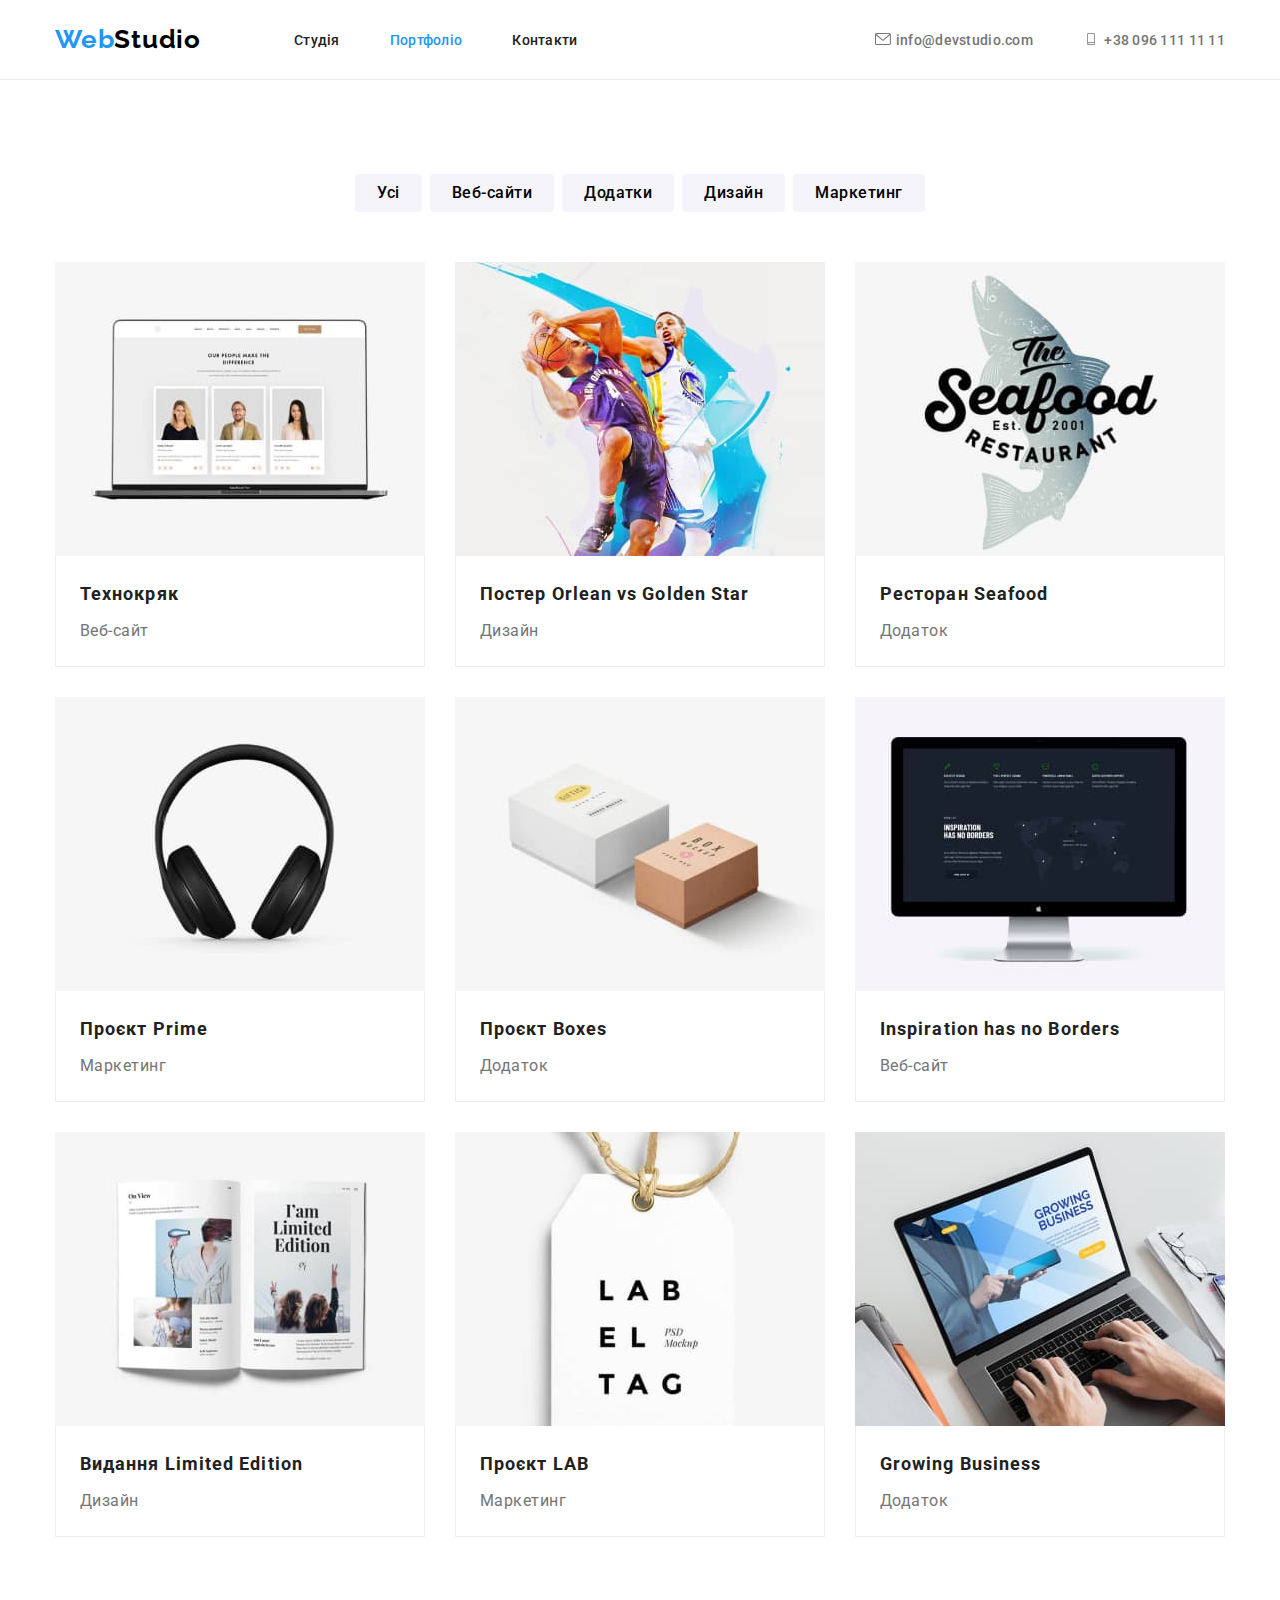
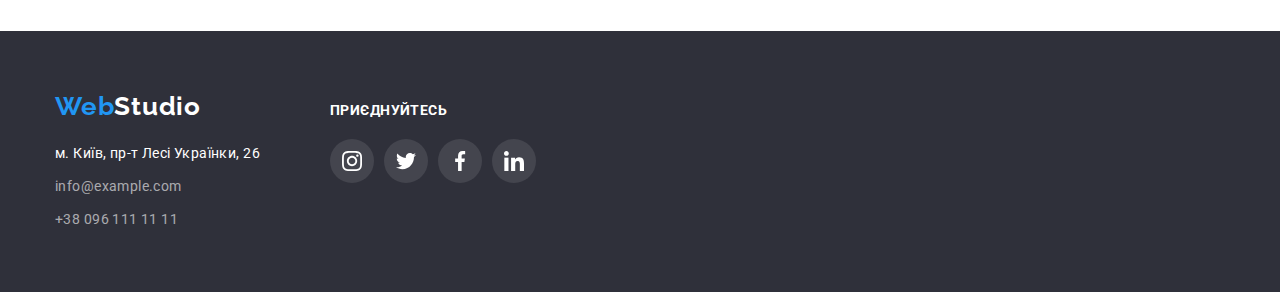
==== commit 1b899db3: "Makes formatting" ====
--- a/portfolio.html
+++ b/portfolio.html
@@ -1,225 +1,239 @@
 <!DOCTYPE html>
 <html lang="uk">
+
 <head>
-    <meta charset="UTF-8">
-    <meta http-equiv="X-UA-Compatible" content="IE=edge">
-    <meta name="viewport" content="width=device-width, initial-scale=1.0">
-    <title>Портфоліо</title>
-    <link rel="preconnect" href="https://fonts.googleapis.com">
-    <link rel="preconnect" href="https://fonts.gstatic.com" crossorigin>
-    <link
-        href="https://fonts.googleapis.com/css2?family=Oleo+Script&family=Raleway:wght@700&family=Roboto:wght@400;500;700;900&display=swap"
-        rel="stylesheet">
-    <link rel="stylesheet" href="https://cdnjs.cloudflare.com/ajax/libs/modern-normalize/1.1.0/modern-normalize.min.css"
-        integrity="sha512-wpPYUAdjBVSE4KJnH1VR1HeZfpl1ub8YT/NKx4PuQ5NmX2tKuGu6U/JRp5y+Y8XG2tV+wKQpNHVUX03MfMFn9Q=="
-        crossorigin="anonymous" referrerpolicy="no-referrer">
-    <link rel="stylesheet" href="./css/styles.css">
+  <meta charset="UTF-8" />
+  <meta http-equiv="X-UA-Compatible" content="IE=edge" />
+  <meta name="viewport" content="width=device-width, initial-scale=1.0" />
+  <title>Портфоліо</title>
+  <link rel="preconnect" href="https://fonts.googleapis.com" />
+  <link rel="preconnect" href="https://fonts.gstatic.com" crossorigin />
+  <link
+    href="https://fonts.googleapis.com/css2?family=Oleo+Script&family=Raleway:wght@700&family=Roboto:wght@400;500;700;900&display=swap"
+    rel="stylesheet" />
+  <link rel="stylesheet" href="https://cdnjs.cloudflare.com/ajax/libs/modern-normalize/1.1.0/modern-normalize.min.css"
+    integrity="sha512-wpPYUAdjBVSE4KJnH1VR1HeZfpl1ub8YT/NKx4PuQ5NmX2tKuGu6U/JRp5y+Y8XG2tV+wKQpNHVUX03MfMFn9Q=="
+    crossorigin="anonymous" referrerpolicy="no-referrer" />
+  <link rel="stylesheet" href="./css/styles.css" />
 </head>
+
 <body>
-    
-    <!-- Шапка сайту -->
-    <header class="header">
-        <div class="container">
-            <nav class="nav">
-                <a href="#" class="logo-header link"><span>Web</span>Studio</a>
-                <ul class="list">
-                    <li class="list-item">
-                        <a href="./index.html" class="nav-item link">Студія</a>
-                    </li>
-                    <li class="list-item">
-                        <a href="/" class="nav-item active link">Портфоліо</a>
-                    </li>
-                    <li class="list-item">
-                        <a href="#" class="nav-item link">Контакти</a>
-                    </li>
-                </ul>
-            </nav>
-            <ul class="list">
-                <li class="list-item">
-                    <a href="mailto:info@devstudio.com" class="address-header link">
-                        <svg class="envelope">
-                            <use href="./images/icons.svg#icon-envelope"></use>
-                        </svg>
-                        info@devstudio.com
-                    </a>
-                </li>
-                <li class="list-item">
-                    <a href="tel:+380961111111" class="address-header link">
-                        <svg class="smartphone">
-                            <use href="./images/icons.svg#icon-smartphone"></use>
-                        </svg>
-                        +38 096 111 11 11
-                    </a>
-                </li>
-            </ul>
-        </div>
-    </header>
-        
-    <!-- Головний контент сторінки -->
-    <main>        
-        <section class="portfolio section">
-            <div class="container">
-                <h1 class="visually-hidden">Проєкти</h1>
-                <ul class="list buttons">
-                    <li class="list-item">
-                        <button type="button" class="portfolio-button">Усі</button>
-                    </li>
-                    <li class="list-item">
-                        <button type="button" class="portfolio-button">Веб-сайти</button>
-                    </li>
-                    <li class="list-item">
-                        <button type="button" class="portfolio-button">Додатки</button>
-                    </li>
-                    <li class="list-item">
-                        <button type="button" class="portfolio-button">Дизайн</button>
-                    </li>
-                    <li class="list-item">
-                        <button type="button" class="portfolio-button">Маркетинг</button>
-                    </li>
-                </ul>
-                <ul class="projects list">
-                    <li class="project">
-                        <a href="#" class="link">
-                            <img src="./images/portfolio1.jpg" alt="Головна сторінка веб-сайту компанії Технокряк" width="370">
-                            <div class="project-description">
-                                <h2 class="project-title">Технокряк</h2>
-                                <p class="project-text">Веб-сайт</p>
-                            </div>
-                        </a>                                                
-                    </li>
-                    <li class="project">
-                        <a href="#" class="link">
-                            <img src="./images/portfolio2.jpg" alt="Дизайн постеру з волейболу" width="370">
-                            <div class="project-description">
-                                <h2 class="project-title">Постер <span lang="en">Orlean vs Golden Star</span></h2>
-                                <p class="project-text">Дизайн</p>
-                            </div>
-                        </a>                                                
-                    </li>
-                    <li class="project">
-                        <a href="#" class="link">
-                            <img src="./images/portfolio3.jpg" alt="Додаток ресторану морепродуктів" width="370">
-                            <div class="project-description">
-                                <h2 class="project-title">Ресторан <span lang="en">Seafood</span></h2>
-                                <p class="project-text">Додаток</p>
-                            </div>
-                        </a>                                              
-                    </li>
-                    <li class="project">
-                        <a href="#" class="link">
-                            <img src="./images/portfolio4.jpg" alt="Навушники" width="370">
-                            <div class="project-description">
-                                <h2 class="project-title">Проєкт <span lang="en">Prime</span></h2>
-                                <p class="project-text">Маркетинг</p>
-                            </div>
-                        </a>                                               
-                    </li>
-                    <li class="project">
-                        <a href="#" class="link">
-                            <img src="./images/portfolio5.jpg" alt="Коробки" width="370">
-                        <div class="project-description">
-                            <h2 class="project-title">Проєкт <span lang="en">Boxes</span></h2>
-                            <p class="project-text">Додаток</p>
-                        </div>
-                        </a>                                              
-                    </li>
-                    <li class="project">
-                        <a href="#" class="link">
-                            <img src="./images/portfolio6.jpg" alt="Головна сторінка веб-сайту швейцарської компанії"
-                                width="370">
-                            <div class="project-description">
-                                <h2 class="project-title" lang="en">Inspiration has no Borders</h2>
-                                <p class="project-text">Веб-сайт</p>
-                            </div>
-                        </a>                                             
-                    </li>
-                    <li class="project">
-                        <a href="#" class="link">
-                            <img src="./images/portfolio7.jpg" alt="Дизайн розвороту сторінок лімітованого видання" width="370">
-                            <div class="project-description">
-                                <h2 class="project-title">Видання <span lang="en">Limited Edition</span></h2>
-                                <p class="project-text">Дизайн</p>
-                            </div>
-                        </a>                                               
-                    </li>
-                    <li class="project">
-                        <a href="#" class="link">
-                            <img src="./images/portfolio8.jpg" alt="Рекламний постер компанії LAB" width="370">
-                            <div class="project-description">
-                                <h2 class="project-title">Проєкт <span lang="en">LAB</span></h2>
-                                <p class="project-text">Маркетинг</p>
-                            </div>
-                        </a>                                               
-                    </li>
-                    <li class="project">
-                        <a href="#" class="link">
-                            <img src="./images/portfolio9.jpg" alt="Головна сторінка додатку для бізнесу" width="370">
-                            <div class="project-description">
-                                <h2 class="project-title" lang="en">Growing Business</h2>
-                                <p class="project-text">Додаток</p>
-                            </div>
-                        </a>                                               
-                    </li>
-                </ul>
-            </div>
-        </section>
-    </main>
-        
-    <!-- Підвал сторінки -->
-    <footer class="footer">
-        <div class="container">
-            <div class="primary-footer">
-                <a href="#" class="logo-footer link"><span>Web</span>Studio</a>
-                <address class="address">
-                    <ul class="list">
-                        <li class="list-footer">
-                            <a href="https://goo.gl/maps/SeXWdGzoHRJxyxAJA" class="map-footer link" target="_blank"
-                                rel="noopener noreferrer">м. Київ, пр-т Лесі Українки, 26</a>
-                        </li>
-                        <li class="list-footer">
-                            <a href="mailto:info@example.com" class="address-footer link">info@example.com</a>
-                        </li>
-                        <li class="list-footer">
-                            <a href="tel:+380961111111" class="address-footer link">+38 096 111 11 11</a>
-                        </li>
-                    </ul>
-                </address>
-            </div>
-            <div class="secondary-footer">
-                <p class="secondary-footer-text">Приєднуйтесь</p>
-                <ul class="list">                    
-                    <li class="list-item">
-                        <a href="#" class="link">
-                            <svg class="instagram">
-                                <use href="./images/icons.svg#icon-instagram"></use>
-                            </svg>
-                        </a>
-                    </li>                    
-                    <li class="list-item">
-                        <a href="#" class="link">
-                        <svg class="twitter">
-                            <use href="./images/icons.svg#icon-twitter"></use>
-                        </svg>
-                        </a>
-                    </li>                    
-                    <li class="list-item">
-                        <a href="#" class="link">
-                            <svg class="facebook">
-                                <use href="./images/icons.svg#icon-facebook"></use>
-                            </svg>
-                        </a>
-                    </li>                    
-                    <li class="list-item">
-                        <a href="" class="link">
-                            <svg class="linkedin">
-                                <use href="./images/icons.svg#icon-linkedin"></use>
-                            </svg>
-                        </a>
-                    </li>                    
-                </ul>
-            </div>            
-        </div>
-    </footer>
-             
+  <!-- Шапка сайту -->
+  <header class="header">
+    <div class="container">
+      <nav class="nav">
+        <a href="#" class="logo-header link"><span>Web</span>Studio</a>
+        <ul class="list">
+          <li class="list-item">
+            <a href="./index.html" class="nav-item link">Студія</a>
+          </li>
+          <li class="list-item">
+            <a href="/" class="nav-item active link">Портфоліо</a>
+          </li>
+          <li class="list-item">
+            <a href="#" class="nav-item link">Контакти</a>
+          </li>
+        </ul>
+      </nav>
+      <ul class="list">
+        <li class="list-item">
+          <a href="mailto:info@devstudio.com" class="address-header link">
+            <svg class="envelope" width="16" height="12">
+              <use href="./images/icons.svg#icon-envelope"></use>
+            </svg>
+            info@devstudio.com
+          </a>
+        </li>
+        <li class="list-item">
+          <a href="tel:+380961111111" class="address-header link">
+            <svg class="smartphone" width="10" height="16">
+              <use href="./images/icons.svg#icon-smartphone"></use>
+            </svg>
+            +38 096 111 11 11
+          </a>
+        </li>
+      </ul>
+    </div>
+  </header>
+
+  <!-- Головний контент сторінки -->
+  <main>
+    <section class="portfolio section">
+      <div class="container">
+        <h1 class="visually-hidden">Проєкти</h1>
+        <ul class="list buttons">
+          <li class="list-item">
+            <button type="button" class="portfolio-button">Усі</button>
+          </li>
+          <li class="list-item">
+            <button type="button" class="portfolio-button">Веб-сайти</button>
+          </li>
+          <li class="list-item">
+            <button type="button" class="portfolio-button">Додатки</button>
+          </li>
+          <li class="list-item">
+            <button type="button" class="portfolio-button">Дизайн</button>
+          </li>
+          <li class="list-item">
+            <button type="button" class="portfolio-button">Маркетинг</button>
+          </li>
+        </ul>
+        <ul class="projects list">
+          <li class="project">
+            <a href="#" class="link">
+              <img src="./images/portfolio1.jpg" alt="Головна сторінка веб-сайту компанії Технокряк" width="370" />
+              <div class="project-description">
+                <h2 class="project-title">Технокряк</h2>
+                <p class="project-text">Веб-сайт</p>
+              </div>
+            </a>
+          </li>
+          <li class="project">
+            <a href="#" class="link">
+              <img src="./images/portfolio2.jpg" alt="Дизайн постеру з волейболу" width="370" />
+              <div class="project-description">
+                <h2 class="project-title">
+                  Постер <span lang="en">Orlean vs Golden Star</span>
+                </h2>
+                <p class="project-text">Дизайн</p>
+              </div>
+            </a>
+          </li>
+          <li class="project">
+            <a href="#" class="link">
+              <img src="./images/portfolio3.jpg" alt="Додаток ресторану морепродуктів" width="370" />
+              <div class="project-description">
+                <h2 class="project-title">
+                  Ресторан <span lang="en">Seafood</span>
+                </h2>
+                <p class="project-text">Додаток</p>
+              </div>
+            </a>
+          </li>
+          <li class="project">
+            <a href="#" class="link">
+              <img src="./images/portfolio4.jpg" alt="Навушники" width="370" />
+              <div class="project-description">
+                <h2 class="project-title">
+                  Проєкт <span lang="en">Prime</span>
+                </h2>
+                <p class="project-text">Маркетинг</p>
+              </div>
+            </a>
+          </li>
+          <li class="project">
+            <a href="#" class="link">
+              <img src="./images/portfolio5.jpg" alt="Коробки" width="370" />
+              <div class="project-description">
+                <h2 class="project-title">
+                  Проєкт <span lang="en">Boxes</span>
+                </h2>
+                <p class="project-text">Додаток</p>
+              </div>
+            </a>
+          </li>
+          <li class="project">
+            <a href="#" class="link">
+              <img src="./images/portfolio6.jpg" alt="Головна сторінка веб-сайту швейцарської компанії" width="370" />
+              <div class="project-description">
+                <h2 class="project-title" lang="en">
+                  Inspiration has no Borders
+                </h2>
+                <p class="project-text">Веб-сайт</p>
+              </div>
+            </a>
+          </li>
+          <li class="project">
+            <a href="#" class="link">
+              <img src="./images/portfolio7.jpg" alt="Дизайн розвороту сторінок лімітованого видання" width="370" />
+              <div class="project-description">
+                <h2 class="project-title">
+                  Видання <span lang="en">Limited Edition</span>
+                </h2>
+                <p class="project-text">Дизайн</p>
+              </div>
+            </a>
+          </li>
+          <li class="project">
+            <a href="#" class="link">
+              <img src="./images/portfolio8.jpg" alt="Рекламний постер компанії LAB" width="370" />
+              <div class="project-description">
+                <h2 class="project-title">
+                  Проєкт <span lang="en">LAB</span>
+                </h2>
+                <p class="project-text">Маркетинг</p>
+              </div>
+            </a>
+          </li>
+          <li class="project">
+            <a href="#" class="link">
+              <img src="./images/portfolio9.jpg" alt="Головна сторінка додатку для бізнесу" width="370" />
+              <div class="project-description">
+                <h2 class="project-title" lang="en">Growing Business</h2>
+                <p class="project-text">Додаток</p>
+              </div>
+            </a>
+          </li>
+        </ul>
+      </div>
+    </section>
+  </main>
+
+  <!-- Підвал сторінки -->
+  <footer class="footer">
+    <div class="container">
+      <div class="primary-footer">
+        <a href="#" class="logo-footer link"><span>Web</span>Studio</a>
+        <address class="address">
+          <ul class="list">
+            <li class="list-footer">
+              <a href="https://goo.gl/maps/SeXWdGzoHRJxyxAJA" class="map-footer link" target="_blank"
+                rel="noopener noreferrer">м. Київ, пр-т Лесі Українки, 26</a>
+            </li>
+            <li class="list-footer">
+              <a href="mailto:info@example.com" class="address-footer link">info@example.com</a>
+            </li>
+            <li class="list-footer">
+              <a href="tel:+380961111111" class="address-footer link">+38 096 111 11 11</a>
+            </li>
+          </ul>
+        </address>
+      </div>
+      <div class="secondary-footer">
+        <p class="secondary-footer-text">Приєднуйтесь</p>
+        <ul class="list">
+          <li class="list-item">
+            <a href="#" class="link">
+              <svg class="instagram" width="44" height="44">
+                <use href="./images/icons.svg#icon-instagram"></use>
+              </svg>
+            </a>
+          </li>
+          <li class="list-item">
+            <a href="#" class="link">
+              <svg class="twitter" width="44" height="44">
+                <use href="./images/icons.svg#icon-twitter"></use>
+              </svg>
+            </a>
+          </li>
+          <li class="list-item">
+            <a href="#" class="link">
+              <svg class="facebook" width="44" height="44">
+                <use href="./images/icons.svg#icon-facebook"></use>
+              </svg>
+            </a>
+          </li>
+          <li class="list-item">
+            <a href="#" class="link">
+              <svg class="linkedin" width="44" height="44">
+                <use href="./images/icons.svg#icon-linkedin"></use>
+              </svg>
+            </a>
+          </li>
+        </ul>
+      </div>
+    </div>
+  </footer>
 </body>
+
 </html>--- a/css/styles.css
+++ b/css/styles.css
@@ -1,51 +1,59 @@
 html {
-   box-sizing: border-box;
-}
+  box-sizing: border-box;
+}
+
 *,
 *::before,
 *::after {
-   box-sizing: inherit;
-}
+  box-sizing: inherit;
+}
+
 :root {
-   --title-dark-color: #212121;
-   --text-dark-color: #757575;
-   --background-dark-color: #2F303A;
-   --black-color: #000000;
-   --accent-color: #2196F3;
-   --white-color: #FFFFFF;
-   --text-light-color: rgba(255, 255, 255, 0.6);
-   --background-light-color: #F5F5F5;
-   --background-gray-color: #F5F4FA;
-   --button-active-color: #188CE8;
-   --border-portfolio-color: #EEEEEE;
-   --border-header-color: #ECECEC;
-   --icon-color: #AFB1B8;
-   --overlay-color: rgba(47, 48, 58, 0.4);
-   --background-hero-color: #C4C4C4;
-   --icon-footer: rgba(255, 255, 255, 0.1)
-}
+  --title-dark-color: #212121;
+  --text-dark-color: #757575;
+  --background-dark-color: #2f303a;
+  --black-color: #000000;
+  --accent-color: #2196f3;
+  --white-color: #ffffff;
+  --text-light-color: rgba(255, 255, 255, 0.6);
+  --background-light-color: #f5f5f5;
+  --background-gray-color: #f5f4fa;
+  --button-active-color: #188ce8;
+  --border-portfolio-color: #eeeeee;
+  --border-header-color: #ececec;
+  --icon-color: #afb1b8;
+  --overlay-color: rgba(47, 48, 58, 0.4);
+  --background-hero-color: #c4c4c4;
+  --icon-footer: rgba(255, 255, 255, 0.1);
+}
+
 body {
-   margin: 0;
-   font-family: 'Roboto', sans-serif;
-   color: var(--title-dark-color);
-}
+  margin: 0;
+  font-family: "Roboto", sans-serif;
+  color: var(--title-dark-color);
+}
+
 .hero-button,
 .portfolio-button {
-   cursor: pointer;
-   font-family: inherit;
-}
+  cursor: pointer;
+  font-family: inherit;
+}
+
 .link {
-   text-decoration: none;
-}
+  text-decoration: none;
+}
+
 .list {
-   list-style: none;
-   padding: 0;
-   margin: 0;
-}
+  list-style: none;
+  padding: 0;
+  margin: 0;
+}
+
 img {
-   display: block;
-   max-width: 100%;
-}
+  display: block;
+  max-width: 100%;
+}
+
 h1,
 h2,
 h3,
@@ -53,407 +61,527 @@
 h5,
 h6,
 p {
-   margin: 0;
-}
+  margin: 0;
+}
+
 .visually-hidden {
-    position: absolute;
-    white-space: nowrap;
-    width: 1px;
-    height: 1px;
-    overflow: hidden;
-    border: 0;
-    padding: 0;
-    clip: rect(0 0 0 0);
-    clip-path: inset(50%);
-    margin: -1px;
- }
- .logo-header,
- .logo-footer {
-    font-family: 'Raleway', sans-serif;
-    font-weight: 700;
-    font-size: 26px;
-    line-height: 1.19;
-    letter-spacing: 0.03em;
- }
- .container {
-    width: 1200px;
-    margin: 0 auto;
-    padding-left: 15px;
-    padding-right: 15px;
- }
- .section {
-    padding-top: 94px;
-    padding-bottom: 94px;
- }
- .section.no-padding {   
-    padding-bottom: 0;
- }
+  position: absolute;
+  white-space: nowrap;
+  width: 1px;
+  height: 1px;
+  overflow: hidden;
+  border: 0;
+  padding: 0;
+  clip: rect(0 0 0 0);
+  clip-path: inset(50%);
+  margin: -1px;
+}
+
+.logo-header,
+.logo-footer {
+  font-family: "Raleway", sans-serif;
+  font-weight: 700;
+  font-size: 26px;
+  line-height: 1.19;
+  letter-spacing: 0.03em;
+}
+
+.container {
+  width: 1200px;
+  margin: 0 auto;
+  padding-left: 15px;
+  padding-right: 15px;
+}
+
+.section {
+  padding-top: 94px;
+  padding-bottom: 94px;
+}
+
+.section.no-padding {
+  padding-bottom: 0;
+}
 
 /* Шапка сайту */
 .header {
-   border-bottom: 1px solid var(--border-header-color);
-
-   background-color: var(--white-color); 
-}
+  border-bottom: 1px solid var(--border-header-color);
+
+  background-color: var(--white-color);
+}
+
 .header .container {
-   display: flex;
-   justify-content: space-between;
-   padding-top: 24px;
-   padding-bottom: 24px;  
-}
+  display: flex;
+  justify-content: space-between;
+  padding-top: 24px;
+  padding-bottom: 24px;
+}
+
 .nav,
 .header .list {
-   display: flex;
-   align-items: center;
-   /* text-align: center; */
-}
+  display: flex;
+  align-items: center;
+  /* text-align: center; */
+}
+
 .logo-header {
-   margin-right: 93px;
-   
-   color: var(--black-color);   
-}
+  margin-right: 93px;
+
+  color: var(--black-color);
+}
+
 .header .list-item:not(:first-child) {
-   margin-left: 50px;
-}
+  margin-left: 50px;
+}
+
 .nav-item,
-.address-header {   
-   font-weight: 500;
-   font-size: 14px;
-   line-height: 1.14;
-   letter-spacing: 0.02em;   
-}
+.address-header {
+  font-weight: 500;
+  font-size: 14px;
+  line-height: 1.14;
+  letter-spacing: 0.02em;
+}
+
 .nav-item {
-   color: var(--title-dark-color);
-}
+  color: var(--title-dark-color);
+}
+
 .address-header {
-   color: var(--text-dark-color);
-}
+  color: var(--text-dark-color);
+}
+
 .active,
 .nav-item:hover,
 .nav-item:focus,
 .address-header:hover,
 .address-header:focus,
-.logo-header > span {
-   color: var(--accent-color);
-}
+.logo-header>span {
+  color: var(--accent-color);
+}
+
 .envelope,
 .smartphone {
-   width: 16px;
-   height: 12px;
-   margin-right: 2px;
+  width: 16px;
+  height: 12px;
+  margin-right: 2px;
+  fill: var(--text-dark-color);
+}
+
+.envelope:hover,
+.envelope:focus,
+.smartphone:hover,
+.smartphone:focus {
+  fill: var(--accent-color);
 }
 
 /* Герой */
 .hero {
-   text-align: center;
-   padding-top: 200px;
-   padding-bottom: 200px;
-   box-shadow: 0px 4px 4px rgba(0, 0, 0, 0.25);   
-      
-   background-image: 
-      linear-gradient(var(--overlay-color), var(--overlay-color)), 
-      url('../images/hero.jpg');
-   background-position: center;
-   background-repeat: no-repeat; 
-   background-color: var(--background-hero-color);
-}
+  text-align: center;
+  padding-top: 200px;
+  padding-bottom: 200px;
+  box-shadow: 0px 4px 4px rgba(0, 0, 0, 0.25);
+
+  background-image: linear-gradient(var(--overlay-color), var(--overlay-color)),
+    url("../images/hero.jpg");
+  background-position: center;
+  background-repeat: no-repeat;
+  background-color: var(--background-hero-color);
+}
+
 .hero-title {
-   max-width: 696px;
-   margin: 0 auto 30px;
-
-   color: var(--white-color); 
-
-   font-weight: 900;
-   font-size: 44px;
-   line-height: 1.36;   
-   letter-spacing: 0.06em;
-   text-transform: uppercase;     
-}
+  max-width: 696px;
+  margin: 0 auto 30px;
+
+  color: var(--white-color);
+
+  font-weight: 900;
+  font-size: 44px;
+  line-height: 1.36;
+  letter-spacing: 0.06em;
+  text-transform: uppercase;
+}
+
 .hero-button {
-   border-radius: 4px;
-   padding: 10px 32px;
-   border: none;
-
-   color: var(--white-color);
-   background-color: var(--accent-color); 
-
-   font-weight: 700;
-   font-size: 16px;
-   line-height: 1.88;    
-   letter-spacing: 0.06em;   
-}
+  border-radius: 4px;
+  padding: 10px 32px;
+  border: none;
+
+  color: var(--white-color);
+  background-color: var(--accent-color);
+
+  font-weight: 700;
+  font-size: 16px;
+  line-height: 1.88;
+  letter-spacing: 0.06em;
+}
+
 .hero-button:hover,
 .hero-button:focus {
-   background-color: var(--button-active-color);
+  background-color: var(--button-active-color);
 }
 
 /* Особливості */
 .characteristics .list {
-   display: flex;
-}
+  display: flex;
+}
+
 .characteristics .list-item:not(:last-child) {
-   margin-right: 30px;
-}
+  margin-right: 30px;
+}
+
 .characteristic-title {
-   margin-bottom: 10px;
-
-   font-weight: 700;
-   font-size: 14px;
-   line-height: 1.14;
-   letter-spacing: 0.03em;
-   text-transform: uppercase;   
-}
+  margin-bottom: 10px;
+
+  font-weight: 700;
+  font-size: 14px;
+  line-height: 1.14;
+  letter-spacing: 0.03em;
+  text-transform: uppercase;
+}
+
 .characteristic-text {
-   color: var(--text-dark-color);
-
-   font-size: 14px;
-   line-height: 1.71;   
-   letter-spacing: 0.03em;  
-}
+  color: var(--text-dark-color);
+
+  font-size: 14px;
+  line-height: 1.71;
+  letter-spacing: 0.03em;
+}
+
 .antenna,
 .clock,
 .diagram,
 .astronaut {
-   background-color: var(--background-gray-color);
-   width: 270px;
-   height: 120px;
-   padding: 25px 100px;
-   margin-bottom: 30px;
+  background-color: var(--background-gray-color);
+  width: 270px;
+  height: 120px;
+  padding: 25px 100px;
+  margin-bottom: 30px;
+  border-radius: 4%;
 }
 
 /* Чим ми займаємося */
 .works-title {
-   margin-bottom: 50px;
-   text-align: center; 
-
-   font-weight: 700;
-   font-size: 36px;
-   line-height: 1.17;   
-   letter-spacing: 0.03em;   
-}
+  margin-bottom: 50px;
+  text-align: center;
+
+  font-weight: 700;
+  font-size: 36px;
+  line-height: 1.17;
+  letter-spacing: 0.03em;
+}
+
 .works .list {
-   display: flex;
-}
+  display: flex;
+}
+
 .works .list-item:not(:last-child) {
-   margin-right: 30px;
+  margin-right: 30px;
 }
 
 /* Наша команда */
 .team {
-   background-color: var(--background-gray-color);
-   text-align: center;
-}
+  background-color: var(--background-gray-color);
+  text-align: center;
+}
+
 .team .list {
-   display: flex;
-}
-.team-title { 
-   margin-bottom: 50px;
-  
-   font-weight: 700;
-   font-size: 36px;
-   line-height: 1.17;   
-   letter-spacing: 0.03em;   
-}
+  display: flex;
+}
+
+.team-title {
+  margin-bottom: 50px;
+
+  font-weight: 700;
+  font-size: 36px;
+  line-height: 1.17;
+  letter-spacing: 0.03em;
+}
+
 .card {
-   background-color: var(--white-color);
-
-   font-size: 16px;
-   line-height: 1.19;  
-   letter-spacing: 0.03em;
-   
-   border-radius: 0px 0px 4px 4px;
-   box-shadow: 0px 1px 3px rgba(0, 0, 0, 0.12), 0px 1px 1px rgba(0, 0, 0, 0.14), 0px 2px 1px rgba(0, 0, 0, 0.2);
-}
+  background-color: var(--white-color);
+
+  font-size: 16px;
+  line-height: 1.19;
+  letter-spacing: 0.03em;
+
+  border-radius: 0px 0px 4px 4px;
+  box-shadow: 0px 1px 3px rgba(0, 0, 0, 0.12), 0px 1px 1px rgba(0, 0, 0, 0.14),
+    0px 2px 1px rgba(0, 0, 0, 0.2);
+}
+
 .card:not(:last-child) {
-   margin-right: 30px;
-}
+  margin-right: 30px;
+}
+
 .card-description {
-   padding: 30px 32px;  
-}
+  padding: 30px 32px;
+}
+
 .card-title {
-   margin-bottom: 10px;
-
-   font-weight: 500;
-}
+  margin-bottom: 10px;
+
+  font-weight: 500;
+}
+
 .card-text {
-   margin-bottom: 16px;
-
-   color: var(--text-dark-color);    
-}
+  margin-bottom: 16px;
+
+  color: var(--text-dark-color);
+}
+
 .card .list {
-   display: flex;
-}
-.card .list-item {  
-   border-radius: 50%;
-}
+  display: flex;
+}
+
+.card .list-item {
+  border-radius: 50%;
+}
+
 .card .list-item:not(:last-child) {
-   margin-right: 10px;
-}
+  margin-right: 10px;
+}
+
 .instagram,
 .twitter,
 .facebook,
 .linkedin {
-   width: 44px;
-   height: 44px;
-   padding: 12px;
+  display: block;
+  width: 44px;
+  height: 44px;
+  padding: 12px;
+}
+
+.card .instagram:hover,
+.card .twitter:hover,
+.card .facebook:hover,
+.card .linkedin:hover,
+.card .instagram:focus,
+.card .twitter:focus,
+.card .facebook:focus,
+.card .linkedin:focus {
+  fill: var(--white-color);
+}
+
+.card .list-item:hover,
+.card .list-item:focus {
+  background-color: var(--accent-color);
+}
+
+.card .twitter,
+.card .instagram,
+.card .linkedin,
+.card .facebook {
+  fill: var(--icon-color);
 }
 
 /* Постійні клієнти */
 .clients-title {
-   margin-bottom: 50px;
-
-   font-weight: 700;
-   font-size: 36px;
-   line-height: 1.17;
-   text-align: center;
-   letter-spacing: 0.03em;
-}
+  margin-bottom: 50px;
+
+  font-weight: 700;
+  font-size: 36px;
+  line-height: 1.17;
+  text-align: center;
+  letter-spacing: 0.03em;
+}
+
 .clients .list {
-   display: flex;
-}
+  display: flex;
+}
+
 .clients .list-item:not(:last-child) {
-   margin-right: 30px;
-}
+  margin-right: 30px;
+}
+
 .logo1,
 .logo2,
 .logo3,
 .logo4,
 .logo5,
 .logo6 {
-   width: 170px;
-   height: 92px;
-   padding: 16px 32px;
-   border: 1px solid var(--icon-color);
-   border-radius: 4%;
+  width: 170px;
+  height: 92px;
+  padding: 16px 32px;
+  border: 1px solid var(--icon-color);
+  border-radius: 4%;
+  fill: var(--icon-color);
+}
+
+.logo1:hover,
+.logo2:hover,
+.logo3:hover,
+.logo4:hover,
+.logo5:hover,
+.logo6:hover {
+  fill: var(--accent-color);
+  border: 1px solid var(--accent-color);
 }
 
 /* Підвал сторінки */
 .footer .container {
-   display: flex;   
-}
+  display: flex;
+}
+
 .footer {
-   padding-top: 60px;
-   padding-bottom: 60px;
-
-   background-color: var(--background-dark-color);   
-}
+  padding-top: 60px;
+  padding-bottom: 60px;
+
+  background-color: var(--background-dark-color);
+}
+
 .logo-footer {
-   color: var(--white-color); 
-} 
+  color: var(--white-color);
+}
+
 .map-footer,
-.address-footer {   
-   font-style: normal;  
-   font-size: 14px;
-   line-height: 1.71;   
-   letter-spacing: 0.03em;
-}
+.address-footer {
+  font-style: normal;
+  font-size: 14px;
+  line-height: 1.71;
+  letter-spacing: 0.03em;
+}
+
 .map-footer {
-   color: var(--white-color);
-}
-.address-footer {   
-   color: var(--text-light-color);   
-}
+  color: var(--white-color);
+}
+
+.address-footer {
+  color: var(--text-light-color);
+}
+
 .map-footer:hover,
 .map-footer:focus,
 .address-footer:hover,
 .address-footer:focus,
-.logo-footer > span {
-   color: var(--accent-color);
-}
+.logo-footer>span {
+  color: var(--accent-color);
+}
+
 .address {
-   margin-top: 20px;
-}
+  margin-top: 20px;
+}
+
 .list-footer:not(:last-child) {
-   margin-bottom: 9px;
-}
+  margin-bottom: 9px;
+}
+
 .secondary-footer {
-   margin-left: 70px;
-   padding-top: 12px;   
-}
+  margin-left: 70px;
+  padding-top: 12px;
+}
+
 .secondary-footer-text {
-   margin-bottom: 20px;
-
-   color: var(--white-color);
-   font-weight: 700;
-   font-size: 14px;
-   line-height: 1.14;
-   letter-spacing: 0.03em;
-   text-transform: uppercase;
-}
+  margin-bottom: 20px;
+
+  color: var(--white-color);
+  font-weight: 700;
+  font-size: 14px;
+  line-height: 1.14;
+  letter-spacing: 0.03em;
+  text-transform: uppercase;
+}
+
 .secondary-footer .list {
-   display: flex;
-}
+  display: flex;
+}
+
 .secondary-footer .list-item:not(:last-child) {
-   margin-right: 10px;
+  margin-right: 10px;
+}
+
+.secondary-footer .list-item {
+  background-color: var(--icon-footer);
+  border-radius: 50%;
+}
+
+.secondary-footer .twitter,
+.secondary-footer .instagram,
+.secondary-footer .linkedin,
+.secondary-footer .facebook {
+  fill: var(--white-color);
+}
+
+.secondary-footer .list-item:hover,
+.secondary-footer .list-item:focus {
+  background-color: var(--accent-color);
 }
 
 /* Портфоліо */
 .buttons {
-   display: flex;
-   justify-content: center;
-   margin-bottom: 50px;
-}
+  display: flex;
+  justify-content: center;
+  margin-bottom: 50px;
+}
+
 .buttons .list-item:not(:last-child) {
-   margin-right: 8px;
-}
+  margin-right: 8px;
+}
+
 .portfolio-button {
-   padding: 6px 22px;
-   text-align: center;
-   border: none;
-   border-radius: 4px;
-
-   background-color: var(--background-gray-color);
-
-   font-weight: 500;
-   font-size: 16px;
-   line-height: 1.62;   
-   letter-spacing: 0.03em;  
-}
+  padding: 6px 22px;
+  text-align: center;
+  border: none;
+  border-radius: 4px;
+
+  background-color: var(--background-gray-color);
+
+  font-weight: 500;
+  font-size: 16px;
+  line-height: 1.62;
+  letter-spacing: 0.03em;
+}
+
 .portfolio-button:hover,
 .portfolio-button:focus {
-   box-shadow: 0px 3px 1px rgba(0, 0, 0, 0.1), 0px 1px 2px rgba(0, 0, 0, 0.08), 0px 2px 2px rgba(0, 0, 0, 0.12);
-   
-   background-color: var(--accent-color);
-   color: var(--white-color);   
-}
+  box-shadow: 0px 3px 1px rgba(0, 0, 0, 0.1), 0px 1px 2px rgba(0, 0, 0, 0.08),
+    0px 2px 2px rgba(0, 0, 0, 0.12);
+
+  background-color: var(--accent-color);
+  color: var(--white-color);
+}
+
 .projects {
-   display: flex;
-   flex-wrap: wrap;
-   gap: 30px; 
-
-   /* display: grid;
+  display: flex;
+  flex-wrap: wrap;
+  gap: 30px;
+
+  /* display: grid;
    grid-template-columns: repeat(3, 1fr);
    grid-template-rows: repeat(3, 1fr);
    grid-column-gap: 30px;
    grid-row-gap: 30px; */
 }
+
 .project {
-   flex-basis: calc((100% - 60px) / 3);   
-
-   background-color: var(--white-color);    
-}
+  flex-basis: calc((100% - 60px) / 3);
+
+  background-color: var(--white-color);
+}
+
 .project img {
-   width: 100%;
-}
+  width: 100%;
+}
+
 .project-description {
-   padding: 20px 24px;
-   border-right: 1px solid var(--border-portfolio-color);
-   border-left: 1px solid var(--border-portfolio-color);
-   border-bottom: 1px solid var(--border-portfolio-color);
-}
-.project-title {  
-   font-weight: 700;
-   font-size: 18px;
-   line-height: 2.0;  
-   letter-spacing: 0.06em;
-
-   color: var(--title-dark-color);
-}
+  padding: 20px 24px;
+  border-right: 1px solid var(--border-portfolio-color);
+  border-left: 1px solid var(--border-portfolio-color);
+  border-bottom: 1px solid var(--border-portfolio-color);
+}
+
+.project-title {
+  font-weight: 700;
+  font-size: 18px;
+  line-height: 2;
+  letter-spacing: 0.06em;
+
+  color: var(--title-dark-color);
+}
+
 .project-text {
-   margin-top: 4px;
-
-   color: var(--text-dark-color);   
-   font-size: 16px;
-   line-height: 1.88;  
-   letter-spacing: 0.03em;     
+  margin-top: 4px;
+
+  color: var(--text-dark-color);
+  font-size: 16px;
+  line-height: 1.88;
+  letter-spacing: 0.03em;
 }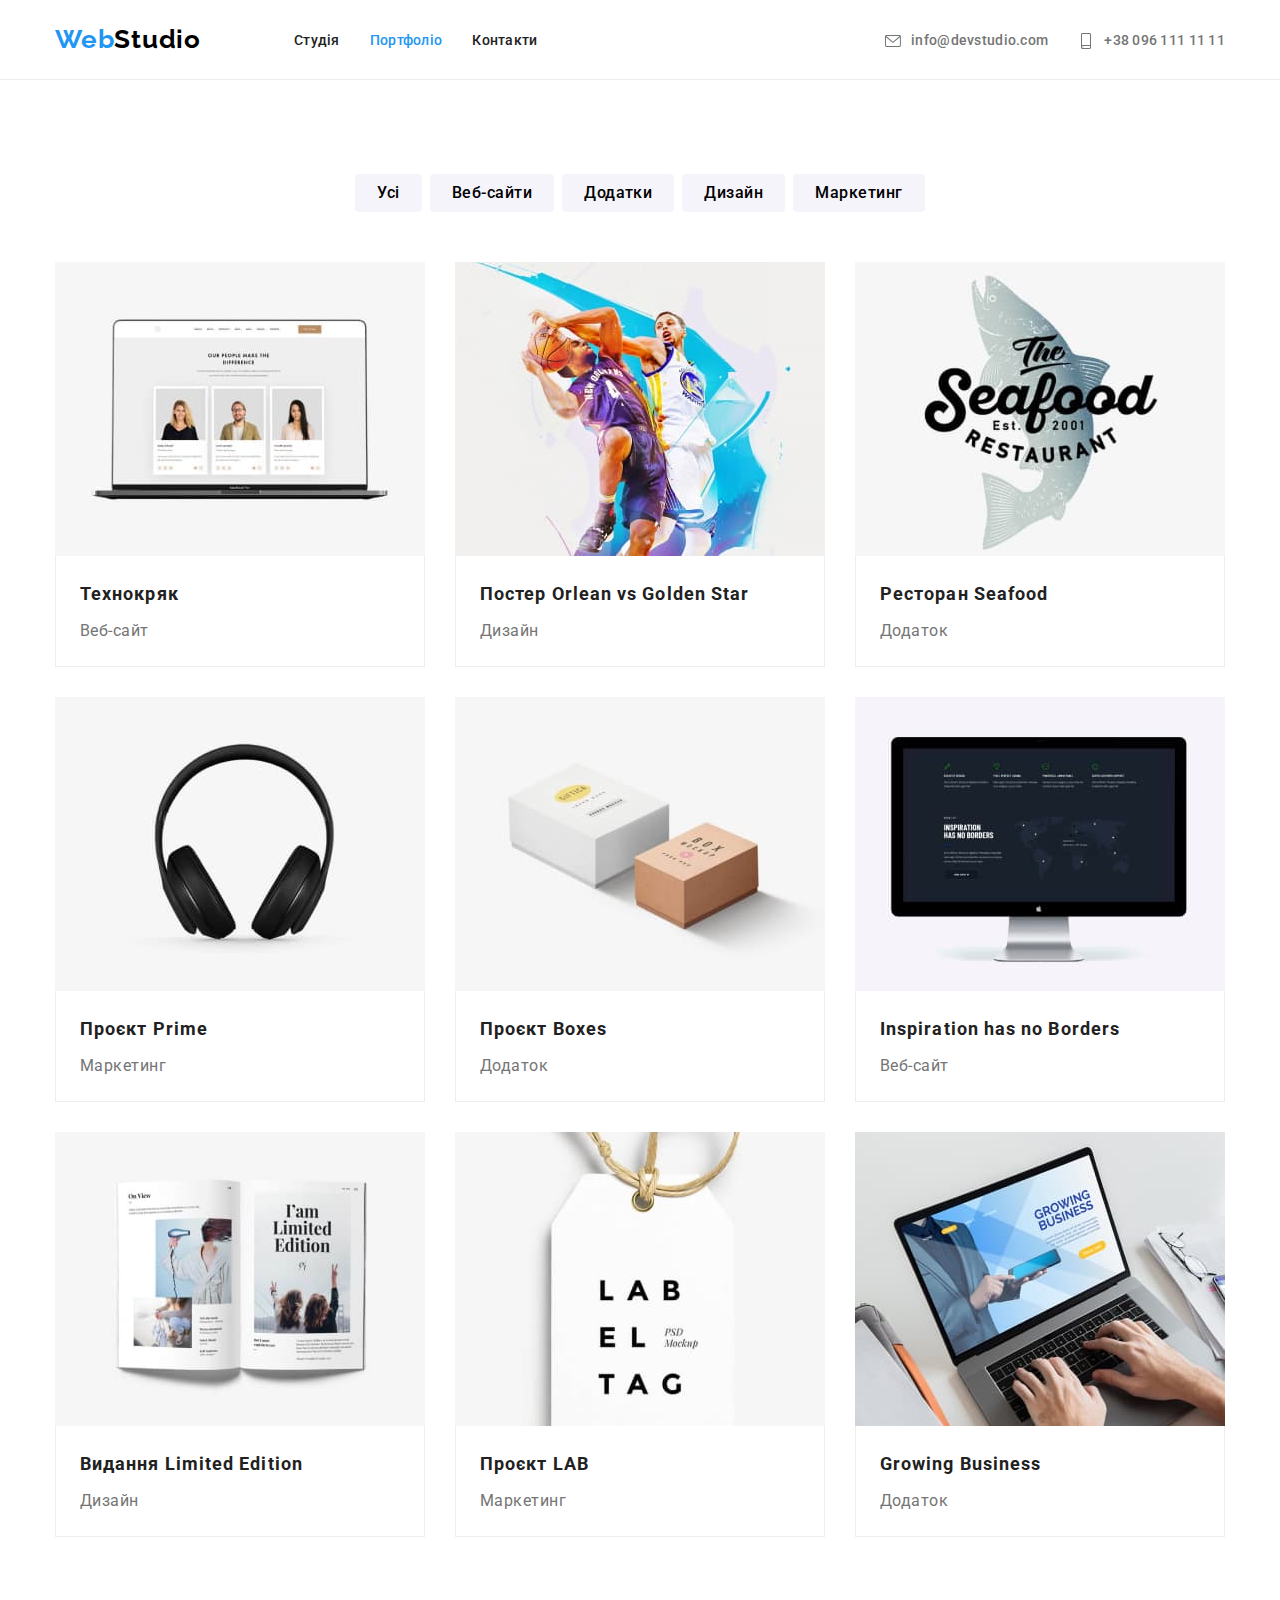
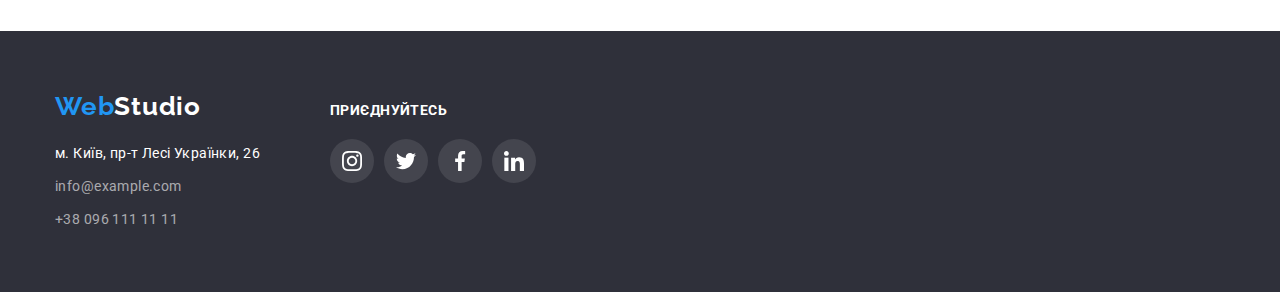
==== commit c3b5c474: "Corrects hover and focus in header" ====
--- a/portfolio.html
+++ b/portfolio.html
@@ -38,7 +38,7 @@
       <ul class="list">
         <li class="list-item">
           <a href="mailto:info@devstudio.com" class="address-header link">
-            <svg class="envelope" width="16" height="12">
+            <svg class="envelope" width="16" height="16">
               <use href="./images/icons.svg#icon-envelope"></use>
             </svg>
             info@devstudio.com
@@ -46,7 +46,7 @@
         </li>
         <li class="list-item">
           <a href="tel:+380961111111" class="address-header link">
-            <svg class="smartphone" width="10" height="16">
+            <svg class="smartphone" width="16" height="16">
               <use href="./images/icons.svg#icon-smartphone"></use>
             </svg>
             +38 096 111 11 11
--- a/css/styles.css
+++ b/css/styles.css
@@ -120,7 +120,6 @@
 .header .list {
   display: flex;
   align-items: center;
-  /* text-align: center; */
 }
 
 .logo-header {
@@ -130,7 +129,7 @@
 }
 
 .header .list-item:not(:first-child) {
-  margin-left: 50px;
+  margin-left: 30px;
 }
 
 .nav-item,
@@ -147,6 +146,8 @@
 
 .address-header {
   color: var(--text-dark-color);
+  display: inline-flex;
+  vertical-align: middle;
 }
 
 .active,
@@ -160,16 +161,14 @@
 
 .envelope,
 .smartphone {
-  width: 16px;
-  height: 12px;
-  margin-right: 2px;
+  margin-right: 10px;
   fill: var(--text-dark-color);
 }
 
-.envelope:hover,
-.envelope:focus,
-.smartphone:hover,
-.smartphone:focus {
+.address-header:hover .envelope,
+.address-header:focus .envelope,
+.address-header:hover .smartphone,
+.address-header:focus .smartphone {
   fill: var(--accent-color);
 }
 
@@ -251,8 +250,7 @@
 .diagram,
 .astronaut {
   background-color: var(--background-gray-color);
-  width: 270px;
-  height: 120px;
+
   padding: 25px 100px;
   margin-bottom: 30px;
   border-radius: 4%;
@@ -304,7 +302,8 @@
   letter-spacing: 0.03em;
 
   border-radius: 0px 0px 4px 4px;
-  box-shadow: 0px 1px 3px rgba(0, 0, 0, 0.12), 0px 1px 1px rgba(0, 0, 0, 0.14),
+  box-shadow: 0px 1px 3px rgba(0, 0, 0, 0.12),
+    0px 1px 1px rgba(0, 0, 0, 0.14),
     0px 2px 1px rgba(0, 0, 0, 0.2);
 }
 
@@ -345,8 +344,6 @@
 .facebook,
 .linkedin {
   display: block;
-  width: 44px;
-  height: 44px;
   padding: 12px;
 }
 
@@ -398,8 +395,6 @@
 .logo4,
 .logo5,
 .logo6 {
-  width: 170px;
-  height: 92px;
   padding: 16px 32px;
   border: 1px solid var(--icon-color);
   border-radius: 4%;
@@ -532,7 +527,8 @@
 
 .portfolio-button:hover,
 .portfolio-button:focus {
-  box-shadow: 0px 3px 1px rgba(0, 0, 0, 0.1), 0px 1px 2px rgba(0, 0, 0, 0.08),
+  box-shadow: 0px 3px 1px rgba(0, 0, 0, 0.1),
+    0px 1px 2px rgba(0, 0, 0, 0.08),
     0px 2px 2px rgba(0, 0, 0, 0.12);
 
   background-color: var(--accent-color);
@@ -543,12 +539,6 @@
   display: flex;
   flex-wrap: wrap;
   gap: 30px;
-
-  /* display: grid;
-   grid-template-columns: repeat(3, 1fr);
-   grid-template-rows: repeat(3, 1fr);
-   grid-column-gap: 30px;
-   grid-row-gap: 30px; */
 }
 
 .project {
@@ -559,6 +549,13 @@
 
 .project img {
   width: 100%;
+}
+
+.project:hover,
+.project:focus {
+  box-shadow: 0px 1px 1px rgba(0, 0, 0, 0.12),
+    0px 4px 4px rgba(0, 0, 0, 0.06),
+    1px 4px 6px rgba(0, 0, 0, 0.16);
 }
 
 .project-description {
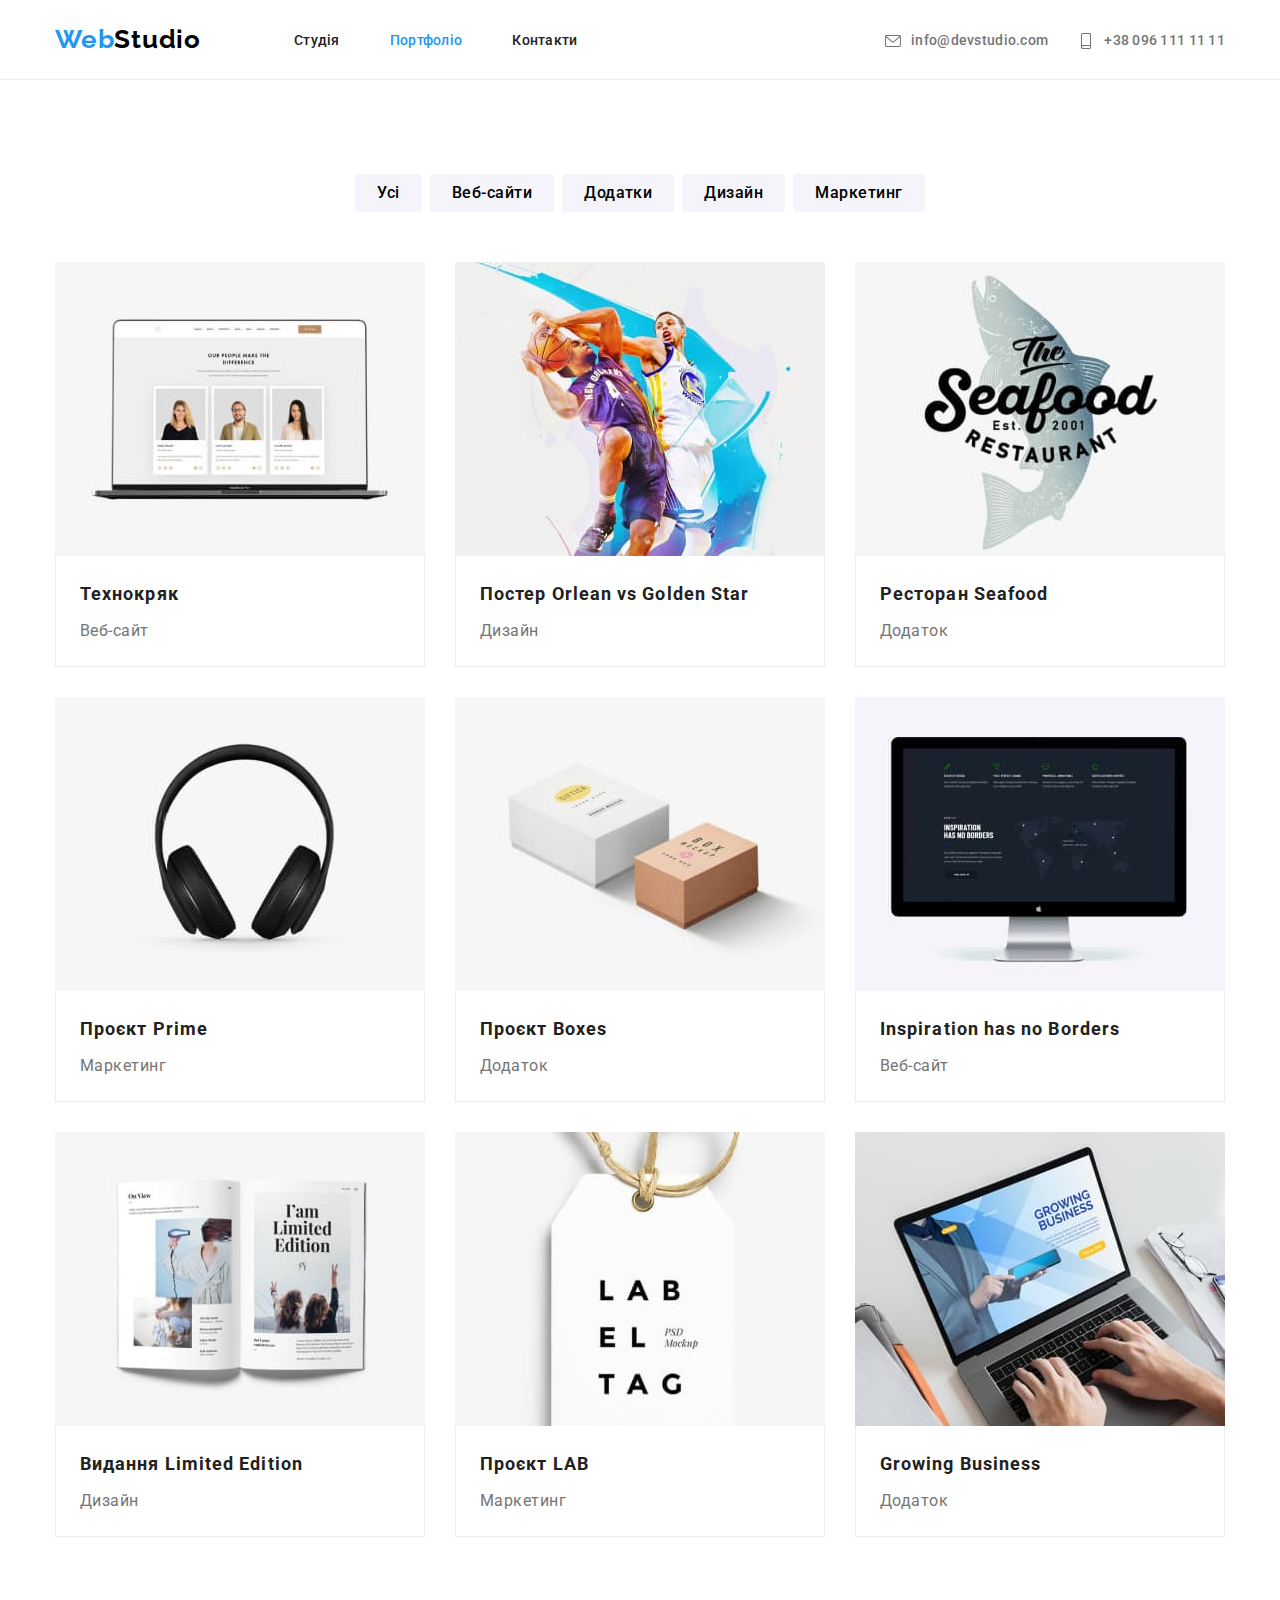
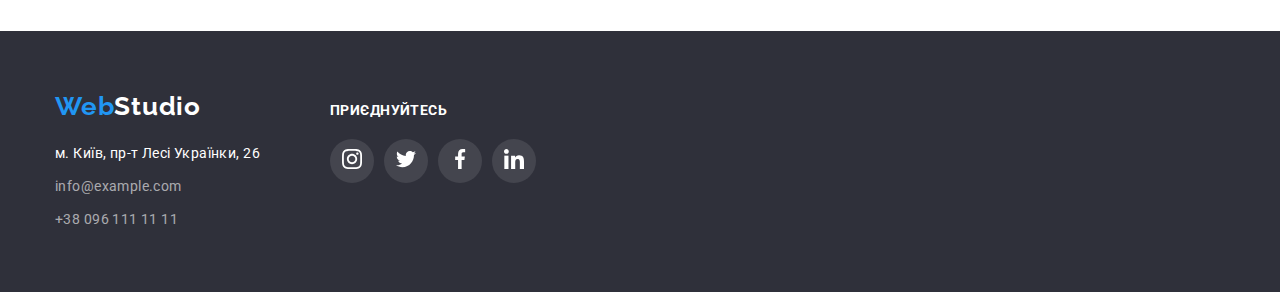
==== commit 711f21df: "Corrects svg sizes, adds class=thumb" ====
--- a/portfolio.html
+++ b/portfolio.html
@@ -23,7 +23,7 @@
     <div class="container">
       <nav class="nav">
         <a href="#" class="logo-header link"><span>Web</span>Studio</a>
-        <ul class="list">
+        <ul class="list first-list">
           <li class="list-item">
             <a href="./index.html" class="nav-item link">Студія</a>
           </li>
@@ -35,7 +35,7 @@
           </li>
         </ul>
       </nav>
-      <ul class="list">
+      <ul class="list second-list">
         <li class="list-item">
           <a href="mailto:info@devstudio.com" class="address-header link">
             <svg class="envelope" width="16" height="16">
@@ -80,99 +80,117 @@
         </ul>
         <ul class="projects list">
           <li class="project">
-            <a href="#" class="link">
-              <img src="./images/portfolio1.jpg" alt="Головна сторінка веб-сайту компанії Технокряк" width="370" />
-              <div class="project-description">
-                <h2 class="project-title">Технокряк</h2>
-                <p class="project-text">Веб-сайт</p>
-              </div>
-            </a>
-          </li>
-          <li class="project">
-            <a href="#" class="link">
-              <img src="./images/portfolio2.jpg" alt="Дизайн постеру з волейболу" width="370" />
-              <div class="project-description">
-                <h2 class="project-title">
-                  Постер <span lang="en">Orlean vs Golden Star</span>
-                </h2>
-                <p class="project-text">Дизайн</p>
-              </div>
-            </a>
-          </li>
-          <li class="project">
-            <a href="#" class="link">
-              <img src="./images/portfolio3.jpg" alt="Додаток ресторану морепродуктів" width="370" />
-              <div class="project-description">
-                <h2 class="project-title">
-                  Ресторан <span lang="en">Seafood</span>
-                </h2>
-                <p class="project-text">Додаток</p>
-              </div>
-            </a>
-          </li>
-          <li class="project">
-            <a href="#" class="link">
-              <img src="./images/portfolio4.jpg" alt="Навушники" width="370" />
-              <div class="project-description">
-                <h2 class="project-title">
-                  Проєкт <span lang="en">Prime</span>
-                </h2>
-                <p class="project-text">Маркетинг</p>
-              </div>
-            </a>
-          </li>
-          <li class="project">
-            <a href="#" class="link">
-              <img src="./images/portfolio5.jpg" alt="Коробки" width="370" />
-              <div class="project-description">
-                <h2 class="project-title">
-                  Проєкт <span lang="en">Boxes</span>
-                </h2>
-                <p class="project-text">Додаток</p>
-              </div>
-            </a>
-          </li>
-          <li class="project">
-            <a href="#" class="link">
-              <img src="./images/portfolio6.jpg" alt="Головна сторінка веб-сайту швейцарської компанії" width="370" />
-              <div class="project-description">
-                <h2 class="project-title" lang="en">
-                  Inspiration has no Borders
-                </h2>
-                <p class="project-text">Веб-сайт</p>
-              </div>
-            </a>
-          </li>
-          <li class="project">
-            <a href="#" class="link">
-              <img src="./images/portfolio7.jpg" alt="Дизайн розвороту сторінок лімітованого видання" width="370" />
-              <div class="project-description">
-                <h2 class="project-title">
-                  Видання <span lang="en">Limited Edition</span>
-                </h2>
-                <p class="project-text">Дизайн</p>
-              </div>
-            </a>
-          </li>
-          <li class="project">
-            <a href="#" class="link">
-              <img src="./images/portfolio8.jpg" alt="Рекламний постер компанії LAB" width="370" />
-              <div class="project-description">
-                <h2 class="project-title">
-                  Проєкт <span lang="en">LAB</span>
-                </h2>
-                <p class="project-text">Маркетинг</p>
-              </div>
-            </a>
-          </li>
-          <li class="project">
-            <a href="#" class="link">
-              <img src="./images/portfolio9.jpg" alt="Головна сторінка додатку для бізнесу" width="370" />
-              <div class="project-description">
-                <h2 class="project-title" lang="en">Growing Business</h2>
-                <p class="project-text">Додаток</p>
-              </div>
-            </a>
+            <div class="project-thumb">
+              <a href="#" class="link">
+                <img src="./images/portfolio1.jpg" alt="Головна сторінка веб-сайту компанії Технокряк" width="370" />
+                <div class="project-description">
+                  <h2 class="project-title">Технокряк</h2>
+                  <p class="project-text">Веб-сайт</p>
+                </div>
+              </a>
+            </div>
+          </li>        
+          <li class="project">
+            <div class="project-thumb">
+              <a href="#" class="link">
+                <img src="./images/portfolio2.jpg" alt="Дизайн постеру з волейболу" width="370" />
+                <div class="project-description">
+                  <h2 class="project-title">
+                    Постер <span lang="en">Orlean vs Golden Star</span>
+                  </h2>
+                  <p class="project-text">Дизайн</p>
+                </div>
+              </a>
+            </div>            
+          </li>
+          <li class="project">
+            <div class="project-thumb">
+              <a href="#" class="link">
+                <img src="./images/portfolio3.jpg" alt="Додаток ресторану морепродуктів" width="370" />
+                <div class="project-description">
+                  <h2 class="project-title">
+                    Ресторан <span lang="en">Seafood</span>
+                  </h2>
+                  <p class="project-text">Додаток</p>
+                </div>
+              </a>
+            </div>            
+          </li>
+          <li class="project">
+            <div class="project-thumb">
+              <a href="#" class="link">
+                <img src="./images/portfolio4.jpg" alt="Навушники" width="370" />
+                <div class="project-description">
+                  <h2 class="project-title">
+                    Проєкт <span lang="en">Prime</span>
+                  </h2>
+                  <p class="project-text">Маркетинг</p>
+                </div>
+              </a>
+            </div>            
+          </li>
+          <li class="project">
+            <div class="project-thumb">
+              <a href="#" class="link">
+                <img src="./images/portfolio5.jpg" alt="Коробки" width="370" />
+                <div class="project-description">
+                  <h2 class="project-title">
+                    Проєкт <span lang="en">Boxes</span>
+                  </h2>
+                  <p class="project-text">Додаток</p>
+                </div>
+              </a>
+            </div>           
+          </li>
+          <li class="project">
+            <div class="project-thumb">
+              <a href="#" class="link">
+                <img src="./images/portfolio6.jpg" alt="Головна сторінка веб-сайту швейцарської компанії" width="370" />
+                <div class="project-description">
+                  <h2 class="project-title" lang="en">
+                    Inspiration has no Borders
+                  </h2>
+                  <p class="project-text">Веб-сайт</p>
+                </div>
+              </a>
+            </div>            
+          </li>
+          <li class="project">
+            <div class="project-thumb">
+              <a href="#" class="link">
+                <img src="./images/portfolio7.jpg" alt="Дизайн розвороту сторінок лімітованого видання" width="370" />
+                <div class="project-description">
+                  <h2 class="project-title">
+                    Видання <span lang="en">Limited Edition</span>
+                  </h2>
+                  <p class="project-text">Дизайн</p>
+                </div>
+              </a>
+            </div>            
+          </li>
+          <li class="project">
+            <div class="project-thumb">
+              <a href="#" class="link">
+                <img src="./images/portfolio8.jpg" alt="Рекламний постер компанії LAB" width="370" />
+                <div class="project-description">
+                  <h2 class="project-title">
+                    Проєкт <span lang="en">LAB</span>
+                  </h2>
+                  <p class="project-text">Маркетинг</p>
+                </div>
+              </a>
+            </div>            
+          </li>
+          <li class="project">
+            <div class="project-thumb">
+              <a href="#" class="link">
+                <img src="./images/portfolio9.jpg" alt="Головна сторінка додатку для бізнесу" width="370" />
+                <div class="project-description">
+                  <h2 class="project-title" lang="en">Growing Business</h2>
+                  <p class="project-text">Додаток</p>
+                </div>
+              </a>
+            </div>            
           </li>
         </ul>
       </div>
@@ -203,32 +221,40 @@
         <p class="secondary-footer-text">Приєднуйтесь</p>
         <ul class="list">
           <li class="list-item">
-            <a href="#" class="link">
-              <svg class="instagram" width="44" height="44">
-                <use href="./images/icons.svg#icon-instagram"></use>
-              </svg>
-            </a>
-          </li>
-          <li class="list-item">
-            <a href="#" class="link">
-              <svg class="twitter" width="44" height="44">
-                <use href="./images/icons.svg#icon-twitter"></use>
-              </svg>
-            </a>
-          </li>
-          <li class="list-item">
-            <a href="#" class="link">
-              <svg class="facebook" width="44" height="44">
-                <use href="./images/icons.svg#icon-facebook"></use>
-              </svg>
-            </a>
-          </li>
-          <li class="list-item">
-            <a href="#" class="link">
-              <svg class="linkedin" width="44" height="44">
-                <use href="./images/icons.svg#icon-linkedin"></use>
-              </svg>
-            </a>
+            <div class="footer-thumb">
+              <a href="#" class="link">
+                <svg class="instagram social" width="20" height="20">
+                  <use href="./images/icons.svg#icon-instagram"></use>
+                </svg>
+              </a>
+            </div>
+          </li>
+          <li class="list-item">
+            <div class="footer-thumb">
+              <a href="#" class="link">
+                <svg class="twitter social" width="20" height="20">
+                  <use href="./images/icons.svg#icon-twitter"></use>
+                </svg>
+              </a>
+            </div>
+          </li>
+          <li class="list-item">
+            <div class="footer-thumb">
+              <a href="#" class="link">
+                <svg class="facebook social" width="20" height="20">
+                  <use href="./images/icons.svg#icon-facebook"></use>
+                </svg>
+              </a>
+            </div>
+          </li>
+          <li class="list-item">
+            <div class="footer-thumb">
+              <a href="#" class="link">
+                <svg class="linkedin social" width="20" height="20">
+                  <use href="./images/icons.svg#icon-linkedin"></use>
+                </svg>
+              </a>
+            </div>
           </li>
         </ul>
       </div>
--- a/css/styles.css
+++ b/css/styles.css
@@ -128,7 +128,11 @@
   color: var(--black-color);
 }
 
-.header .list-item:not(:first-child) {
+.first-list .list-item:not(:first-child) {
+  margin-left: 50px;
+}
+
+.second-list .list-item:not(:first-child) {
   margin-left: 30px;
 }
 
@@ -245,15 +249,17 @@
   letter-spacing: 0.03em;
 }
 
-.antenna,
-.clock,
-.diagram,
-.astronaut {
-  background-color: var(--background-gray-color);
-
-  padding: 25px 100px;
+.characteristic-thumb {
+  display: flex;
+  justify-content: center;
+  align-items: center;
+
   margin-bottom: 30px;
   border-radius: 4%;
+  width: 270px;
+  height: 120px;
+
+  background-color: var(--background-gray-color);
 }
 
 /* Чим ми займаємося */
@@ -331,43 +337,31 @@
   display: flex;
 }
 
-.card .list-item {
-  border-radius: 50%;
-}
-
 .card .list-item:not(:last-child) {
   margin-right: 10px;
 }
 
-.instagram,
-.twitter,
-.facebook,
-.linkedin {
-  display: block;
-  padding: 12px;
-}
-
-.card .instagram:hover,
-.card .twitter:hover,
-.card .facebook:hover,
-.card .linkedin:hover,
-.card .instagram:focus,
-.card .twitter:focus,
-.card .facebook:focus,
-.card .linkedin:focus {
+.card-thumb {
+  display: flex;
+  justify-content: center;
+  align-items: center;
+  width: 44px;
+  height: 44px;
+  border-radius: 50%;
+}
+
+.card-thumb .social {
+  fill: var(--icon-color);
+}
+
+.card-thumb:hover,
+.card-thumb:focus {
+  background-color: var(--accent-color);
+}
+
+.card-thumb:hover .social,
+.card-thumb:focus .social {
   fill: var(--white-color);
-}
-
-.card .list-item:hover,
-.card .list-item:focus {
-  background-color: var(--accent-color);
-}
-
-.card .twitter,
-.card .instagram,
-.card .linkedin,
-.card .facebook {
-  fill: var(--icon-color);
 }
 
 /* Постійні клієнти */
@@ -389,26 +383,28 @@
   margin-right: 30px;
 }
 
-.logo1,
-.logo2,
-.logo3,
-.logo4,
-.logo5,
-.logo6 {
-  padding: 16px 32px;
+.client-thumb {
+  display: flex;
+  justify-content: center;
+  align-items: center;
+  width: 170px;
+  height: 92px;
   border: 1px solid var(--icon-color);
   border-radius: 4%;
-  fill: var(--icon-color);
-}
-
-.logo1:hover,
-.logo2:hover,
-.logo3:hover,
-.logo4:hover,
-.logo5:hover,
-.logo6:hover {
+}
+
+.client-logo {
+  fill: var(--icon-color)
+}
+
+.client-thumb:hover,
+.client-thumb:focus {
+  border: 1px solid var(--accent-color);
+}
+
+.client-thumb:hover .client-logo,
+.client-thumb:focus .client-logo {
   fill: var(--accent-color);
-  border: 1px solid var(--accent-color);
 }
 
 /* Підвал сторінки */
@@ -483,20 +479,23 @@
   margin-right: 10px;
 }
 
-.secondary-footer .list-item {
+.footer-thumb {
+  display: flex;
+  justify-content: center;
+  align-items: center;
+  width: 44px;
+  height: 44px;
+  border-radius: 50%;
+
   background-color: var(--icon-footer);
-  border-radius: 50%;
-}
-
-.secondary-footer .twitter,
-.secondary-footer .instagram,
-.secondary-footer .linkedin,
-.secondary-footer .facebook {
+}
+
+.footer-thumb .social {
   fill: var(--white-color);
 }
 
-.secondary-footer .list-item:hover,
-.secondary-footer .list-item:focus {
+.footer-thumb:hover,
+.footer-thumb:focus {
   background-color: var(--accent-color);
 }
 
@@ -547,12 +546,12 @@
   background-color: var(--white-color);
 }
 
-.project img {
+/* .project img {
   width: 100%;
-}
-
-.project:hover,
-.project:focus {
+} */
+
+.project-thumb:hover,
+.project-thumb:focus {
   box-shadow: 0px 1px 1px rgba(0, 0, 0, 0.12),
     0px 4px 4px rgba(0, 0, 0, 0.06),
     1px 4px 6px rgba(0, 0, 0, 0.16);
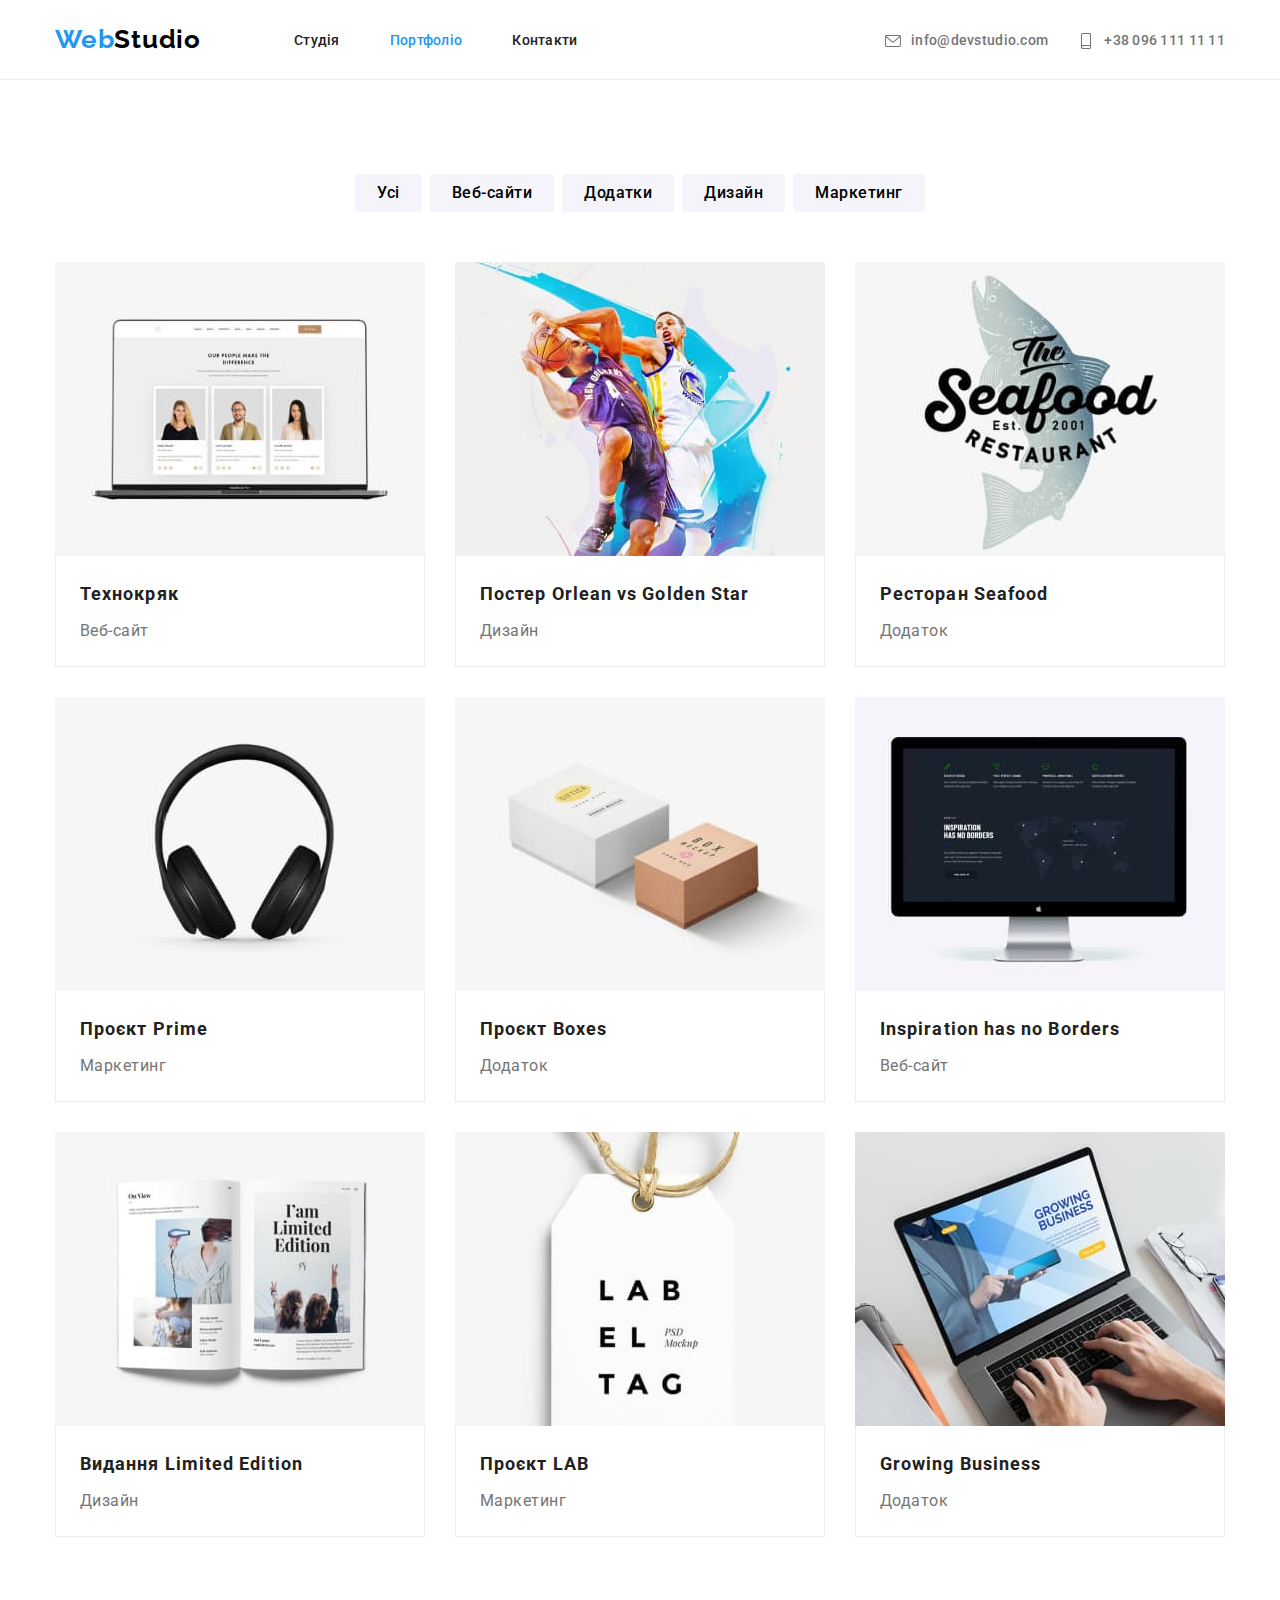
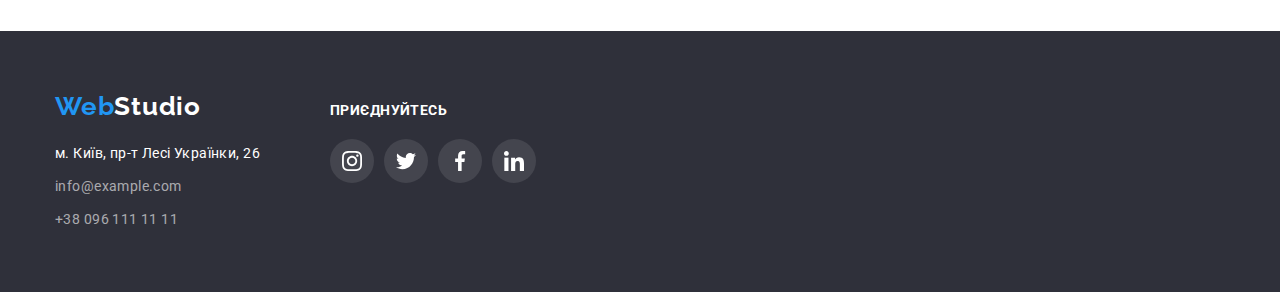
==== commit 33b7c5a3: "Removes unnecessary divs" ====
--- a/portfolio.html
+++ b/portfolio.html
@@ -80,117 +80,99 @@
         </ul>
         <ul class="projects list">
           <li class="project">
-            <div class="project-thumb">
-              <a href="#" class="link">
-                <img src="./images/portfolio1.jpg" alt="Головна сторінка веб-сайту компанії Технокряк" width="370" />
-                <div class="project-description">
-                  <h2 class="project-title">Технокряк</h2>
-                  <p class="project-text">Веб-сайт</p>
-                </div>
-              </a>
-            </div>
-          </li>        
-          <li class="project">
-            <div class="project-thumb">
-              <a href="#" class="link">
-                <img src="./images/portfolio2.jpg" alt="Дизайн постеру з волейболу" width="370" />
-                <div class="project-description">
-                  <h2 class="project-title">
-                    Постер <span lang="en">Orlean vs Golden Star</span>
-                  </h2>
-                  <p class="project-text">Дизайн</p>
-                </div>
-              </a>
-            </div>            
-          </li>
-          <li class="project">
-            <div class="project-thumb">
-              <a href="#" class="link">
-                <img src="./images/portfolio3.jpg" alt="Додаток ресторану морепродуктів" width="370" />
-                <div class="project-description">
-                  <h2 class="project-title">
-                    Ресторан <span lang="en">Seafood</span>
-                  </h2>
-                  <p class="project-text">Додаток</p>
-                </div>
-              </a>
-            </div>            
-          </li>
-          <li class="project">
-            <div class="project-thumb">
-              <a href="#" class="link">
-                <img src="./images/portfolio4.jpg" alt="Навушники" width="370" />
-                <div class="project-description">
-                  <h2 class="project-title">
-                    Проєкт <span lang="en">Prime</span>
-                  </h2>
-                  <p class="project-text">Маркетинг</p>
-                </div>
-              </a>
-            </div>            
-          </li>
-          <li class="project">
-            <div class="project-thumb">
-              <a href="#" class="link">
-                <img src="./images/portfolio5.jpg" alt="Коробки" width="370" />
-                <div class="project-description">
-                  <h2 class="project-title">
-                    Проєкт <span lang="en">Boxes</span>
-                  </h2>
-                  <p class="project-text">Додаток</p>
-                </div>
-              </a>
-            </div>           
-          </li>
-          <li class="project">
-            <div class="project-thumb">
-              <a href="#" class="link">
-                <img src="./images/portfolio6.jpg" alt="Головна сторінка веб-сайту швейцарської компанії" width="370" />
-                <div class="project-description">
-                  <h2 class="project-title" lang="en">
-                    Inspiration has no Borders
-                  </h2>
-                  <p class="project-text">Веб-сайт</p>
-                </div>
-              </a>
-            </div>            
-          </li>
-          <li class="project">
-            <div class="project-thumb">
-              <a href="#" class="link">
-                <img src="./images/portfolio7.jpg" alt="Дизайн розвороту сторінок лімітованого видання" width="370" />
-                <div class="project-description">
-                  <h2 class="project-title">
-                    Видання <span lang="en">Limited Edition</span>
-                  </h2>
-                  <p class="project-text">Дизайн</p>
-                </div>
-              </a>
-            </div>            
-          </li>
-          <li class="project">
-            <div class="project-thumb">
-              <a href="#" class="link">
-                <img src="./images/portfolio8.jpg" alt="Рекламний постер компанії LAB" width="370" />
-                <div class="project-description">
-                  <h2 class="project-title">
-                    Проєкт <span lang="en">LAB</span>
-                  </h2>
-                  <p class="project-text">Маркетинг</p>
-                </div>
-              </a>
-            </div>            
-          </li>
-          <li class="project">
-            <div class="project-thumb">
-              <a href="#" class="link">
-                <img src="./images/portfolio9.jpg" alt="Головна сторінка додатку для бізнесу" width="370" />
-                <div class="project-description">
-                  <h2 class="project-title" lang="en">Growing Business</h2>
-                  <p class="project-text">Додаток</p>
-                </div>
-              </a>
-            </div>            
+            <a href="#" class="link">
+              <img src="./images/portfolio1.jpg" alt="Головна сторінка веб-сайту компанії Технокряк" width="370" />
+              <div class="project-description">
+                <h2 class="project-title">Технокряк</h2>
+                <p class="project-text">Веб-сайт</p>
+              </div>
+            </a>
+          </li>
+          <li class="project">
+            <a href="#" class="link">
+              <img src="./images/portfolio2.jpg" alt="Дизайн постеру з волейболу" width="370" />
+              <div class="project-description">
+                <h2 class="project-title">
+                  Постер <span lang="en">Orlean vs Golden Star</span>
+                </h2>
+                <p class="project-text">Дизайн</p>
+              </div>
+            </a>
+          </li>
+          <li class="project">
+            <a href="#" class="link">
+              <img src="./images/portfolio3.jpg" alt="Додаток ресторану морепродуктів" width="370" />
+              <div class="project-description">
+                <h2 class="project-title">
+                  Ресторан <span lang="en">Seafood</span>
+                </h2>
+                <p class="project-text">Додаток</p>
+              </div>
+            </a>
+          </li>
+          <li class="project">
+            <a href="#" class="link">
+              <img src="./images/portfolio4.jpg" alt="Навушники" width="370" />
+              <div class="project-description">
+                <h2 class="project-title">
+                  Проєкт <span lang="en">Prime</span>
+                </h2>
+                <p class="project-text">Маркетинг</p>
+              </div>
+            </a>
+          </li>
+          <li class="project">
+            <a href="#" class="link">
+              <img src="./images/portfolio5.jpg" alt="Коробки" width="370" />
+              <div class="project-description">
+                <h2 class="project-title">
+                  Проєкт <span lang="en">Boxes</span>
+                </h2>
+                <p class="project-text">Додаток</p>
+              </div>
+            </a>
+          </li>
+          <li class="project">
+            <a href="#" class="link">
+              <img src="./images/portfolio6.jpg" alt="Головна сторінка веб-сайту швейцарської компанії" width="370" />
+              <div class="project-description">
+                <h2 class="project-title" lang="en">
+                  Inspiration has no Borders
+                </h2>
+                <p class="project-text">Веб-сайт</p>
+              </div>
+            </a>
+          </li>
+          <li class="project">
+            <a href="#" class="link">
+              <img src="./images/portfolio7.jpg" alt="Дизайн розвороту сторінок лімітованого видання" width="370" />
+              <div class="project-description">
+                <h2 class="project-title">
+                  Видання <span lang="en">Limited Edition</span>
+                </h2>
+                <p class="project-text">Дизайн</p>
+              </div>
+            </a>
+          </li>
+          <li class="project">
+            <a href="#" class="link">
+              <img src="./images/portfolio8.jpg" alt="Рекламний постер компанії LAB" width="370" />
+              <div class="project-description">
+                <h2 class="project-title">
+                  Проєкт <span lang="en">LAB</span>
+                </h2>
+                <p class="project-text">Маркетинг</p>
+              </div>
+            </a>
+          </li>
+          <li class="project">
+            <a href="#" class="link">
+              <img src="./images/portfolio9.jpg" alt="Головна сторінка додатку для бізнесу" width="370" />
+              <div class="project-description">
+                <h2 class="project-title" lang="en">Growing Business</h2>
+                <p class="project-text">Додаток</p>
+              </div>
+            </a>
           </li>
         </ul>
       </div>
@@ -221,40 +203,32 @@
         <p class="secondary-footer-text">Приєднуйтесь</p>
         <ul class="list">
           <li class="list-item">
-            <div class="footer-thumb">
-              <a href="#" class="link">
-                <svg class="instagram social" width="20" height="20">
-                  <use href="./images/icons.svg#icon-instagram"></use>
-                </svg>
-              </a>
-            </div>
-          </li>
-          <li class="list-item">
-            <div class="footer-thumb">
-              <a href="#" class="link">
-                <svg class="twitter social" width="20" height="20">
-                  <use href="./images/icons.svg#icon-twitter"></use>
-                </svg>
-              </a>
-            </div>
-          </li>
-          <li class="list-item">
-            <div class="footer-thumb">
-              <a href="#" class="link">
-                <svg class="facebook social" width="20" height="20">
-                  <use href="./images/icons.svg#icon-facebook"></use>
-                </svg>
-              </a>
-            </div>
-          </li>
-          <li class="list-item">
-            <div class="footer-thumb">
-              <a href="#" class="link">
-                <svg class="linkedin social" width="20" height="20">
-                  <use href="./images/icons.svg#icon-linkedin"></use>
-                </svg>
-              </a>
-            </div>
+            <a href="#" class="link footer-link">
+              <svg class="instagram social" width="20" height="20">
+                <use href="./images/icons.svg#icon-instagram"></use>
+              </svg>
+            </a>
+          </li>
+          <li class="list-item">
+            <a href="#" class="link footer-link">
+              <svg class="twitter social" width="20" height="20">
+                <use href="./images/icons.svg#icon-twitter"></use>
+              </svg>
+            </a>
+          </li>
+          <li class="list-item">
+            <a href="#" class="link footer-link">
+              <svg class="facebook social" width="20" height="20">
+                <use href="./images/icons.svg#icon-facebook"></use>
+              </svg>
+            </a>
+          </li>
+          <li class="list-item">
+            <a href="#" class="link footer-link">
+              <svg class="linkedin social" width="20" height="20">
+                <use href="./images/icons.svg#icon-linkedin"></use>
+              </svg>
+            </a>
           </li>
         </ul>
       </div>
--- a/css/styles.css
+++ b/css/styles.css
@@ -341,7 +341,7 @@
   margin-right: 10px;
 }
 
-.card-thumb {
+.card-link {
   display: flex;
   justify-content: center;
   align-items: center;
@@ -350,17 +350,17 @@
   border-radius: 50%;
 }
 
-.card-thumb .social {
+.card-link .social {
   fill: var(--icon-color);
 }
 
-.card-thumb:hover,
-.card-thumb:focus {
+.card-link:hover,
+.card-link:focus {
   background-color: var(--accent-color);
 }
 
-.card-thumb:hover .social,
-.card-thumb:focus .social {
+.card-link:hover .social,
+.card-link:focus .social {
   fill: var(--white-color);
 }
 
@@ -383,7 +383,7 @@
   margin-right: 30px;
 }
 
-.client-thumb {
+.client-link {
   display: flex;
   justify-content: center;
   align-items: center;
@@ -397,13 +397,13 @@
   fill: var(--icon-color)
 }
 
-.client-thumb:hover,
-.client-thumb:focus {
+.client-link:hover,
+.client-link:focus {
   border: 1px solid var(--accent-color);
 }
 
-.client-thumb:hover .client-logo,
-.client-thumb:focus .client-logo {
+.client-link:hover .client-logo,
+.client-link:focus .client-logo {
   fill: var(--accent-color);
 }
 
@@ -479,7 +479,7 @@
   margin-right: 10px;
 }
 
-.footer-thumb {
+.footer-link {
   display: flex;
   justify-content: center;
   align-items: center;
@@ -490,12 +490,12 @@
   background-color: var(--icon-footer);
 }
 
-.footer-thumb .social {
+.footer-link .social {
   fill: var(--white-color);
 }
 
-.footer-thumb:hover,
-.footer-thumb:focus {
+.footer-link:hover,
+.footer-link:focus {
   background-color: var(--accent-color);
 }
 
@@ -550,8 +550,12 @@
   width: 100%;
 } */
 
-.project-thumb:hover,
-.project-thumb:focus {
+.project .link {
+  display: block;
+}
+
+.project .link:hover,
+.project .link:focus {
   box-shadow: 0px 1px 1px rgba(0, 0, 0, 0.12),
     0px 4px 4px rgba(0, 0, 0, 0.06),
     1px 4px 6px rgba(0, 0, 0, 0.16);
